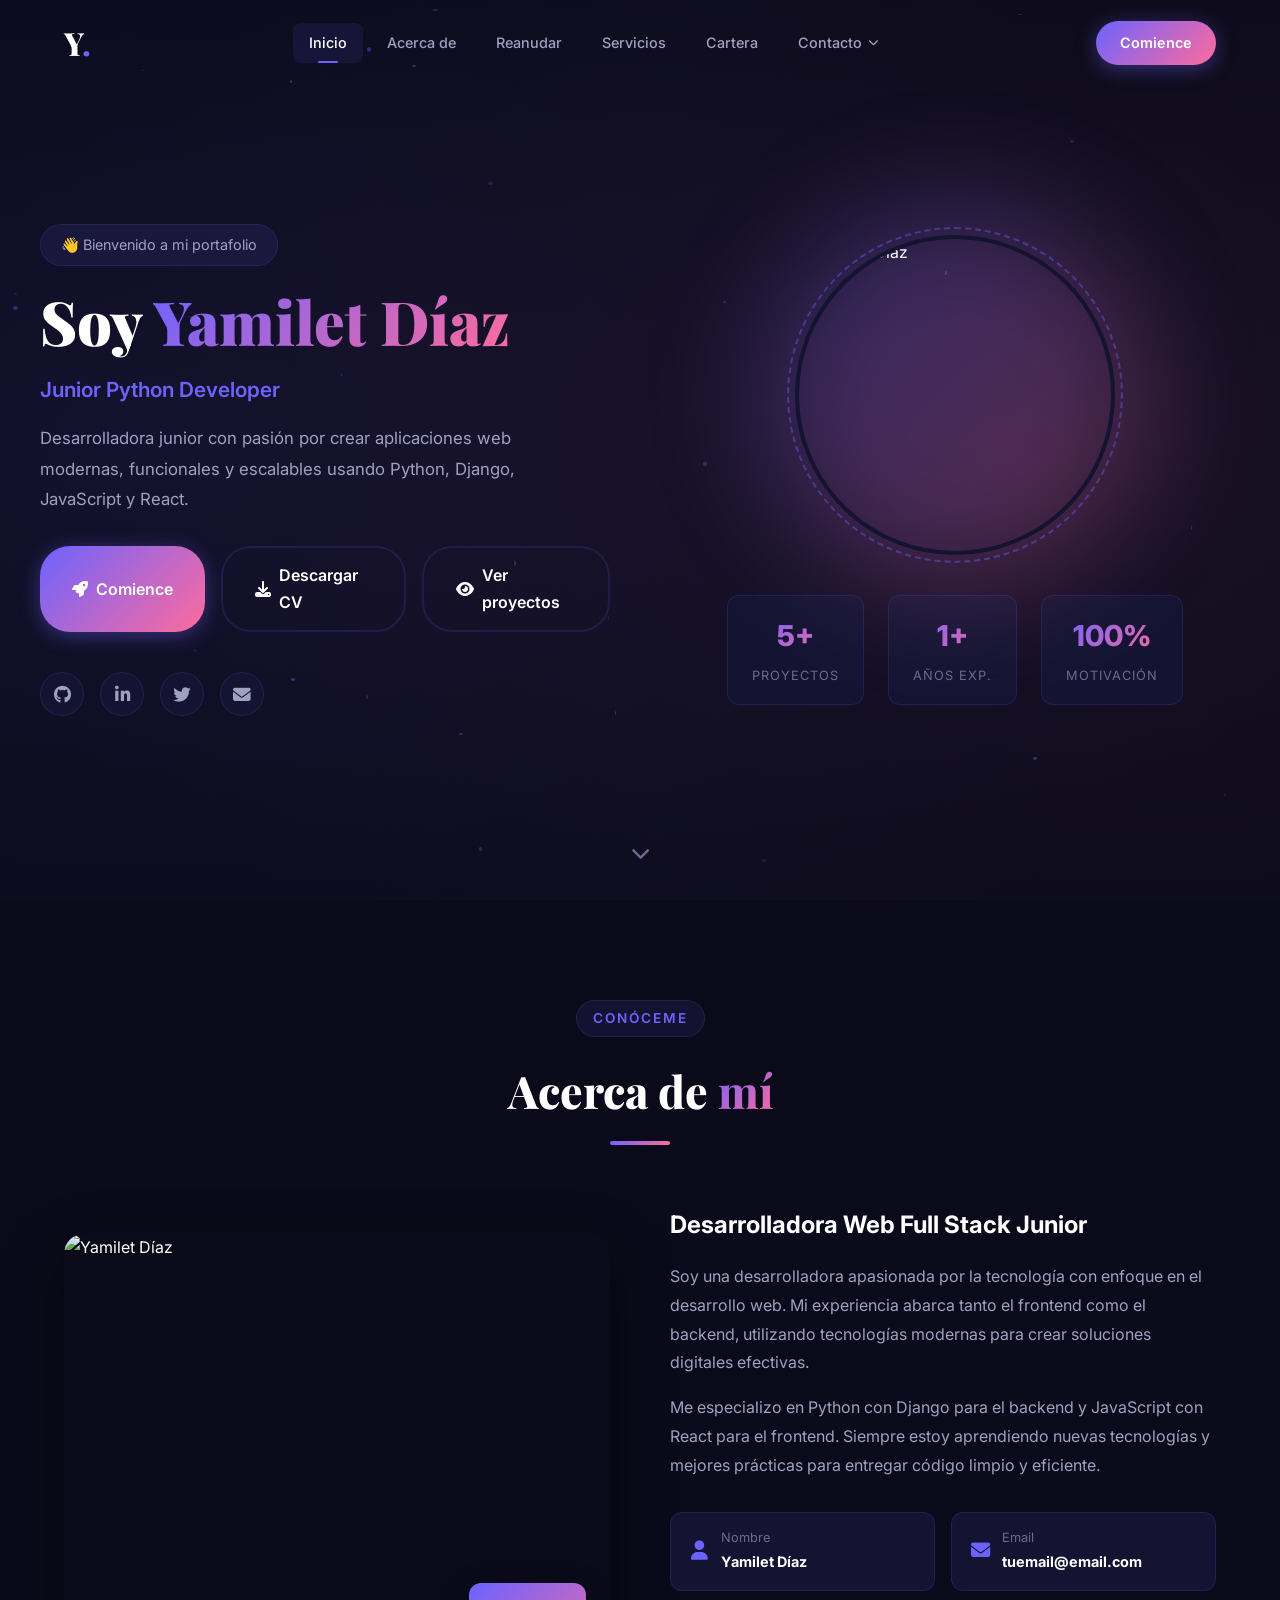
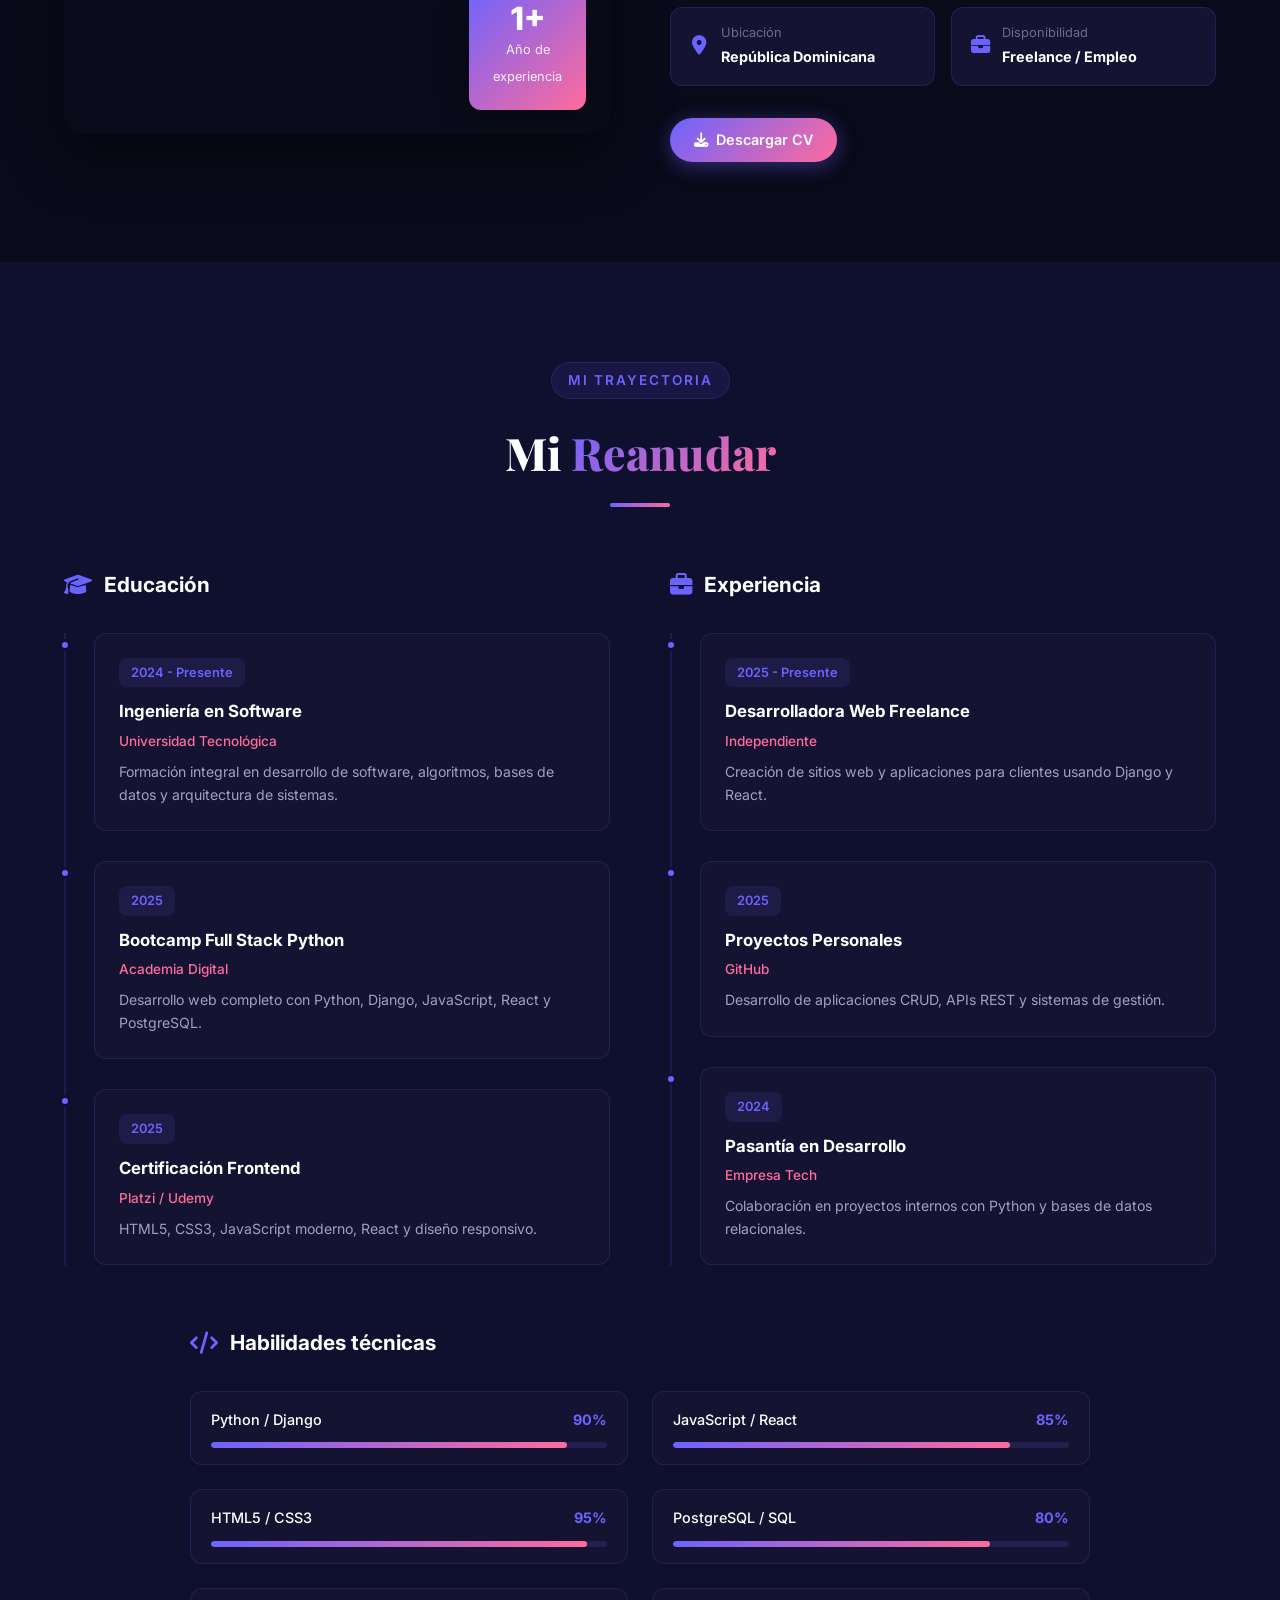
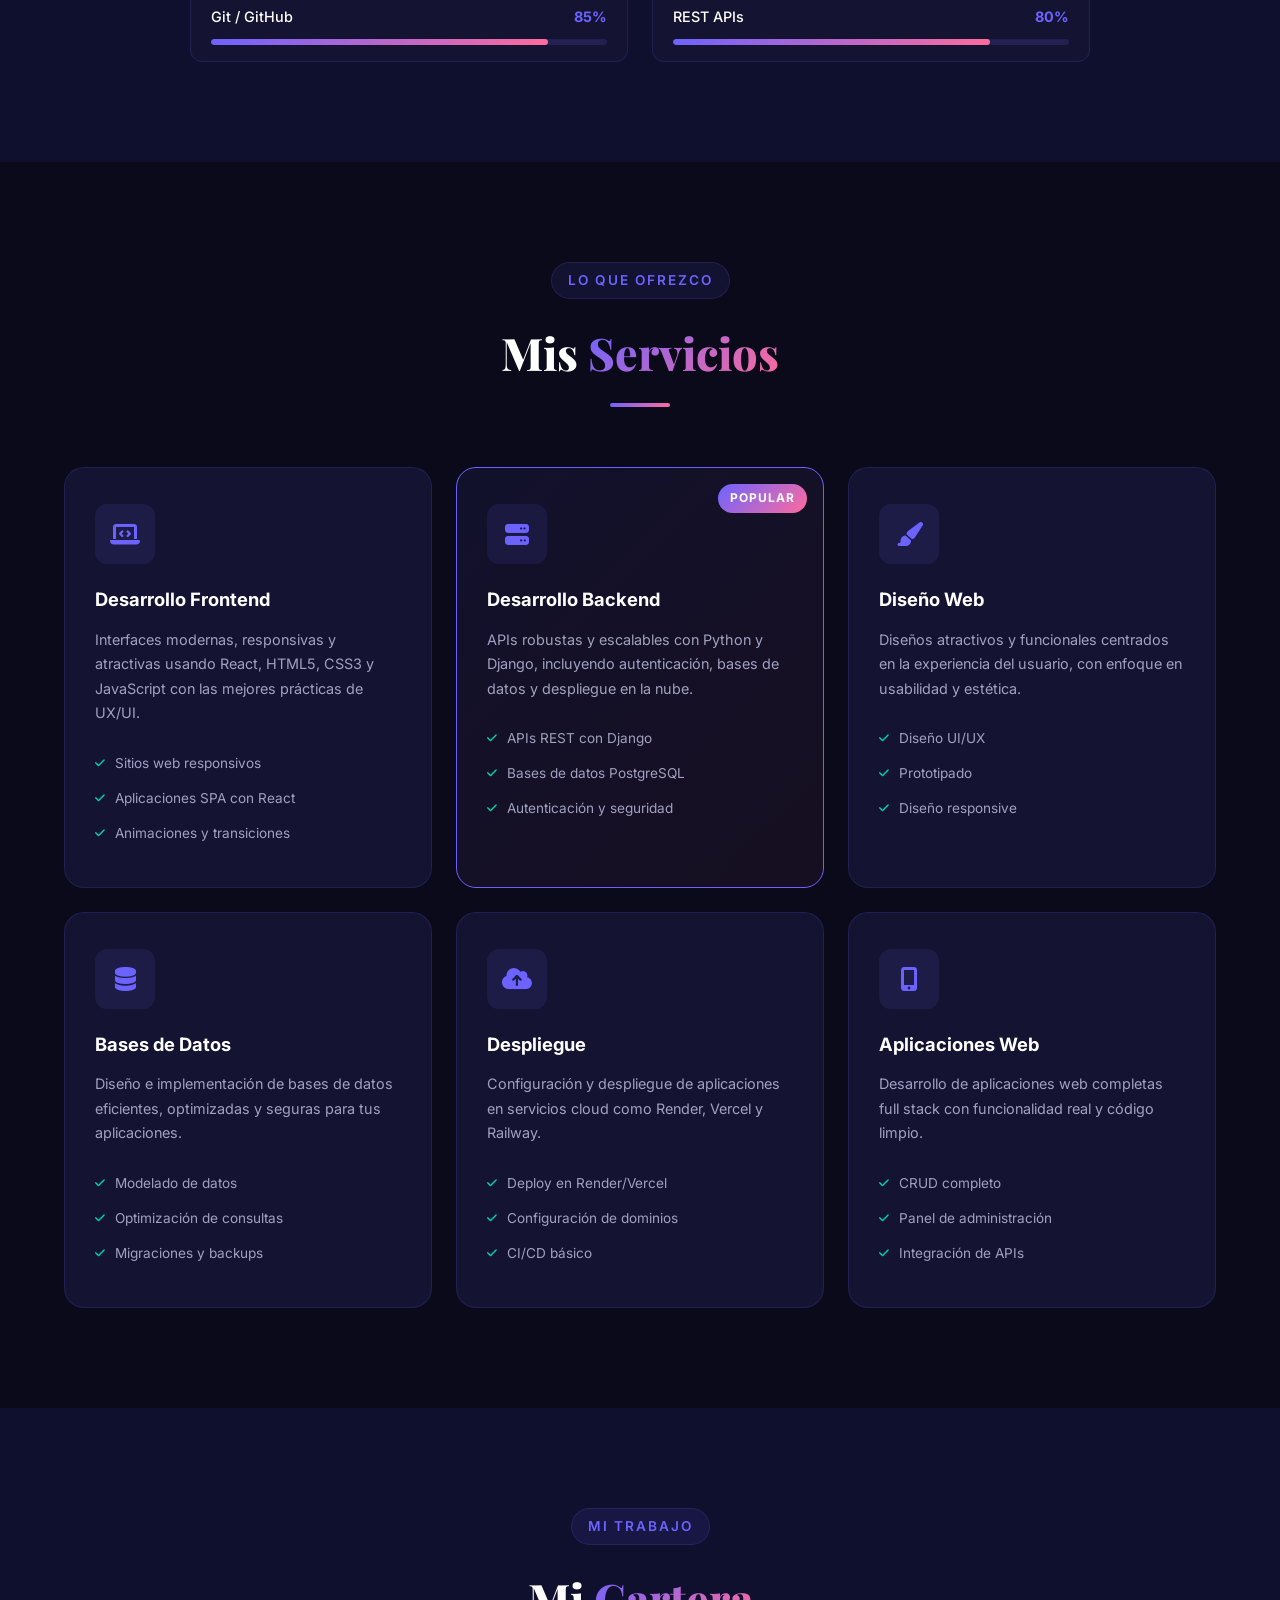
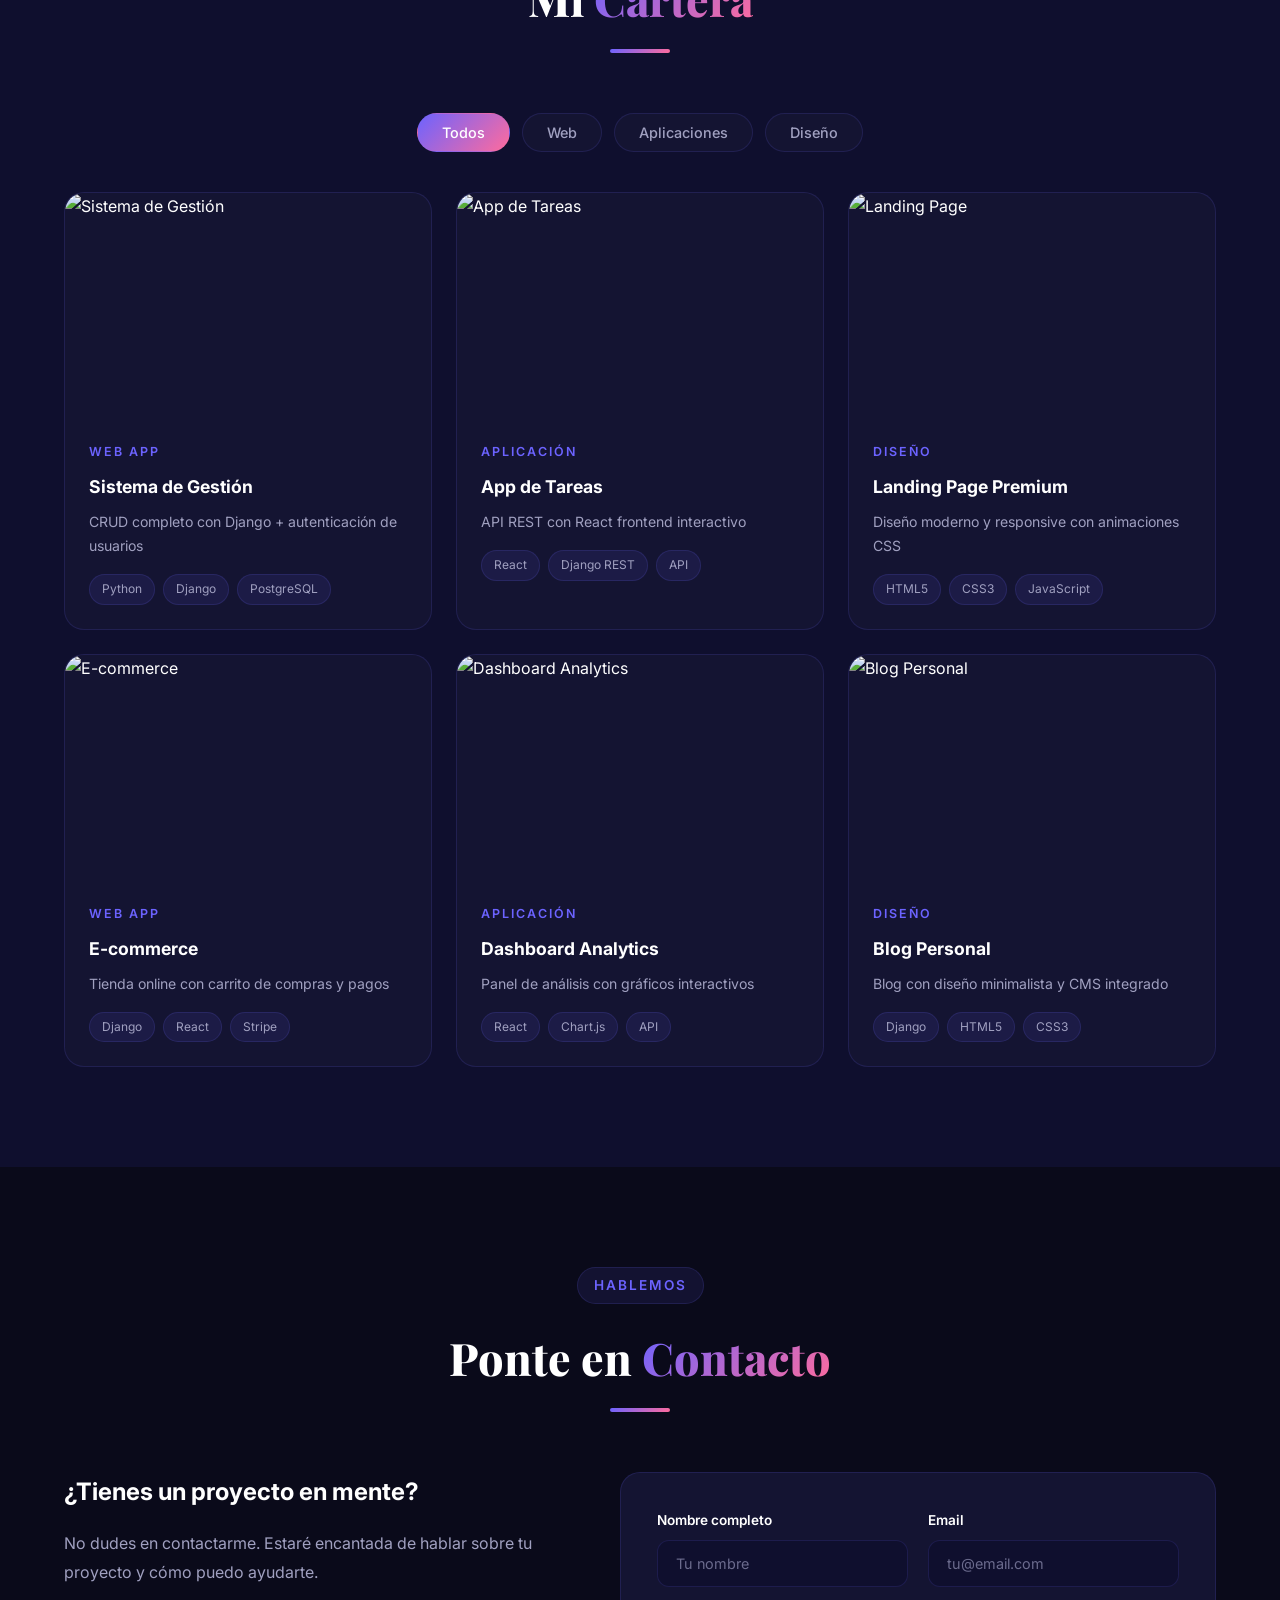
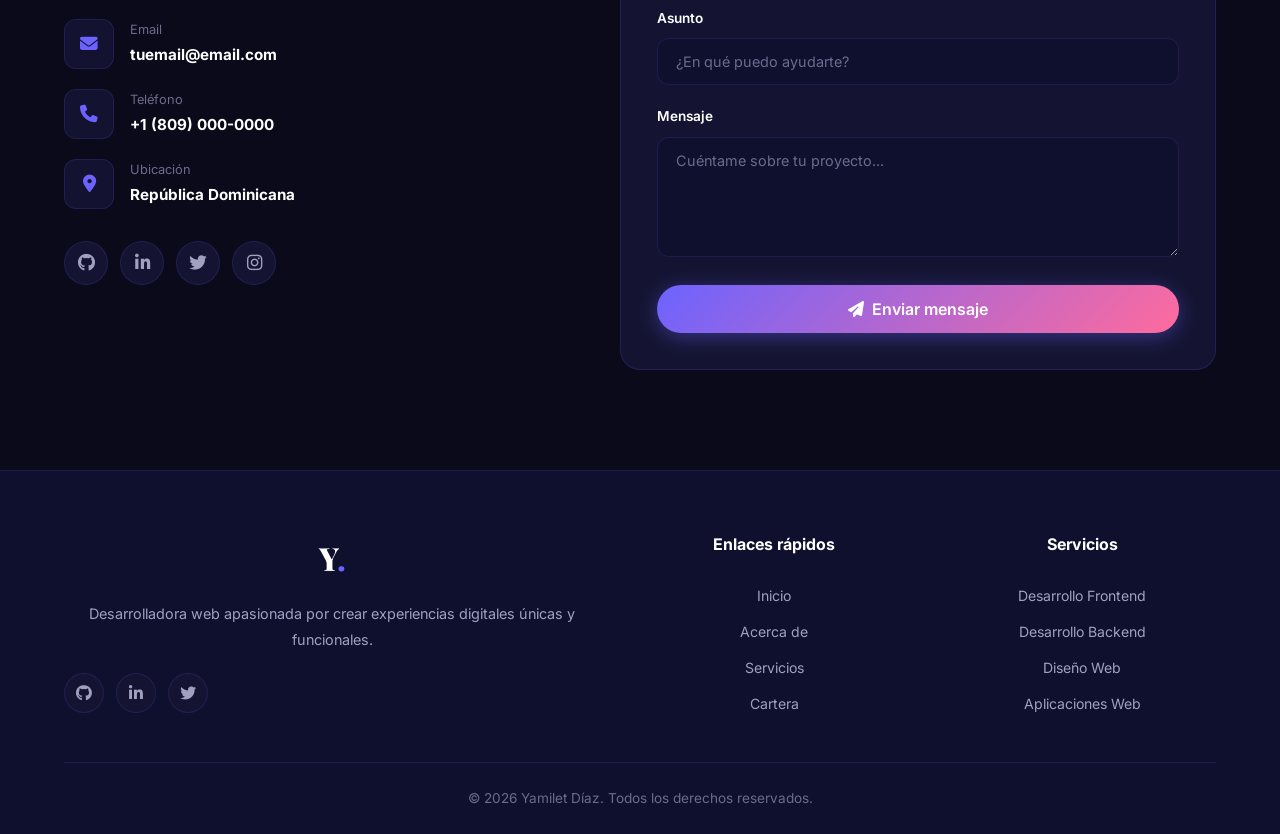
==== index.html @ fe268a83 "feat: portafolio premium completo" ====
<!DOCTYPE html>
<html lang="es">
<head>
  <meta charset="UTF-8">
  <meta name="viewport" content="width=device-width, initial-scale=1.0">
  <title>Yamilet Díaz | Portafolio Premium</title>
  <link rel="stylesheet" href="assets/css/style.css">
  <link rel="stylesheet" href="https://cdnjs.cloudflare.com/ajax/libs/font-awesome/6.5.0/css/all.min.css">
  <link href="https://fonts.googleapis.com/css2?family=Inter:wght@300;400;500;600;700;800;900&family=Playfair+Display:wght@700;800;900&display=swap" rel="stylesheet">
</head>
<body>

  <!-- LOADER -->
  <div class="loader" id="loader">
    <div class="loader-spinner"></div>
  </div>

  <!-- NAVBAR -->
  <header class="navbar" id="navbar">
    <div class="nav-container">
      <a href="#home" class="logo">Y<span>.</span></a>
      <nav class="nav-menu" id="navMenu">
        <a href="#home" class="nav-link active">Inicio</a>
        <a href="#about" class="nav-link">Acerca de</a>
        <a href="#resume" class="nav-link">Reanudar</a>
        <a href="#services" class="nav-link">Servicios</a>
        <a href="#portfolio" class="nav-link">Cartera</a>
        <div class="nav-dropdown">
          <a href="#contact" class="nav-link dropdown-toggle">Contacto <i class="fas fa-chevron-down"></i></a>
          <div class="dropdown-menu">
            <a href="#contact"><i class="fas fa-envelope"></i> Enviar mensaje</a>
            <a href="https://linkedin.com" target="_blank" rel="noopener noreferrer"><i class="fab fa-linkedin"></i> LinkedIn</a>
            <a href="https://github.com" target="_blank" rel="noopener noreferrer"><i class="fab fa-github"></i> GitHub</a>
            <a href="mailto:tuemail@email.com"><i class="fas fa-at"></i> Email directo</a>
          </div>
        </div>
      </nav>
      <a href="#contact" class="btn btn-primary nav-cta">Comience</a>
      <button class="hamburger" id="hamburger" aria-label="Abrir menú">
        <span></span><span></span><span></span>
      </button>
    </div>
  </header>

  <!-- HOME / HERO -->
  <section class="hero" id="home">
    <div class="hero-particles" id="particles"></div>
    <div class="hero-content">
      <div class="hero-text">
        <span class="hero-badge">👋 Bienvenido a mi portafolio</span>
        <h1 class="hero-title">
          Soy <span class="gradient-text">Yamilet Díaz</span>
        </h1>
        <p class="hero-subtitle typewriter" id="typewriter"></p>
        <p class="hero-description">
          Desarrolladora junior con pasión por crear aplicaciones web modernas,
          funcionales y escalables usando Python, Django, JavaScript y React.
        </p>
        <div class="hero-buttons">
          <a href="#contact" class="btn btn-primary btn-lg">
            <i class="fas fa-rocket"></i> Comience
          </a>
          <a href="assets/cv/Yamilet_Diaz_CV.pdf" download class="btn btn-outline btn-lg">
            <i class="fas fa-download"></i> Descargar CV
          </a>
          <a href="#portfolio" class="btn btn-outline btn-lg">
            <i class="fas fa-eye"></i> Ver proyectos
          </a>
        </div>
        <div class="hero-social">
          <a href="https://github.com" target="_blank" rel="noopener noreferrer" aria-label="GitHub"><i class="fab fa-github"></i></a>
          <a href="https://linkedin.com" target="_blank" rel="noopener noreferrer" aria-label="LinkedIn"><i class="fab fa-linkedin-in"></i></a>
          <a href="https://twitter.com" target="_blank" rel="noopener noreferrer" aria-label="Twitter"><i class="fab fa-twitter"></i></a>
          <a href="mailto:tuemail@email.com" aria-label="Email"><i class="fas fa-envelope"></i></a>
        </div>
      </div>
      <div class="hero-image">
        <div class="hero-image-wrapper">
          <div class="hero-image-glow"></div>
          <img src="https://i.pravatar.cc/400" alt="Yamilet Díaz" class="avatar-img">
          <div class="hero-image-ring"></div>
        </div>
        <div class="hero-stats">
          <div class="stat-card" data-count="5">
            <h3 class="stat-number">0+</h3>
            <span>Proyectos</span>
          </div>
          <div class="stat-card" data-count="1">
            <h3 class="stat-number">0+</h3>
            <span>Años exp.</span>
          </div>
          <div class="stat-card" data-count="100">
            <h3 class="stat-number">0%</h3>
            <span>Motivación</span>
          </div>
        </div>
      </div>
    </div>
    <a href="#about" class="scroll-down" aria-label="Scroll down">
      <i class="fas fa-chevron-down"></i>
    </a>
  </section>

  <!-- ACERCA DE -->
  <section class="section about" id="about">
    <div class="container">
      <div class="section-header" data-animate>
        <span class="section-tag">Conóceme</span>
        <h2 class="section-title">Acerca de <span class="gradient-text">mí</span></h2>
        <div class="section-line"></div>
      </div>
      <div class="about-grid">
        <div class="about-image" data-animate>
          <div class="about-image-card">
            <img src="https://i.pravatar.cc/500" alt="Yamilet Díaz">
            <div class="about-experience-badge">
              <h3>1+</h3>
              <span>Año de<br>experiencia</span>
            </div>
          </div>
        </div>
        <div class="about-content" data-animate>
          <h3>Desarrolladora Web Full Stack Junior</h3>
          <p>
            Soy una desarrolladora apasionada por la tecnología con enfoque en el desarrollo web.
            Mi experiencia abarca tanto el frontend como el backend, utilizando tecnologías modernas
            para crear soluciones digitales efectivas.
          </p>
          <p>
            Me especializo en Python con Django para el backend y JavaScript con React para el frontend.
            Siempre estoy aprendiendo nuevas tecnologías y mejores prácticas para entregar código limpio y eficiente.
          </p>
          <div class="about-info-grid">
            <div class="about-info-item">
              <i class="fas fa-user"></i>
              <div>
                <span>Nombre</span>
                <strong>Yamilet Díaz</strong>
              </div>
            </div>
            <div class="about-info-item">
              <i class="fas fa-envelope"></i>
              <div>
                <span>Email</span>
                <strong>tuemail@email.com</strong>
              </div>
            </div>
            <div class="about-info-item">
              <i class="fas fa-map-marker-alt"></i>
              <div>
                <span>Ubicación</span>
                <strong>República Dominicana</strong>
              </div>
            </div>
            <div class="about-info-item">
              <i class="fas fa-briefcase"></i>
              <div>
                <span>Disponibilidad</span>
                <strong>Freelance / Empleo</strong>
              </div>
            </div>
          </div>
          <a href="assets/cv/Yamilet_Diaz_CV.pdf" download class="btn btn-primary"><i class="fas fa-download"></i> Descargar CV</a>
        </div>
      </div>
    </div>
  </section>

  <!-- REANUDAR / RESUME -->
  <section class="section resume" id="resume">
    <div class="container">
      <div class="section-header" data-animate>
        <span class="section-tag">Mi trayectoria</span>
        <h2 class="section-title">Mi <span class="gradient-text">Reanudar</span></h2>
        <div class="section-line"></div>
      </div>
      <div class="resume-grid">
        <!-- Educación -->
        <div class="resume-column" data-animate>
          <h3 class="resume-column-title"><i class="fas fa-graduation-cap"></i> Educación</h3>
          <div class="timeline">
            <div class="timeline-item">
              <div class="timeline-dot"></div>
              <div class="timeline-content">
                <span class="timeline-date">2024 - Presente</span>
                <h4>Ingeniería en Software</h4>
                <p class="timeline-place">Universidad Tecnológica</p>
                <p>Formación integral en desarrollo de software, algoritmos, bases de datos y arquitectura de sistemas.</p>
              </div>
            </div>
            <div class="timeline-item">
              <div class="timeline-dot"></div>
              <div class="timeline-content">
                <span class="timeline-date">2025</span>
                <h4>Bootcamp Full Stack Python</h4>
                <p class="timeline-place">Academia Digital</p>
                <p>Desarrollo web completo con Python, Django, JavaScript, React y PostgreSQL.</p>
              </div>
            </div>
            <div class="timeline-item">
              <div class="timeline-dot"></div>
              <div class="timeline-content">
                <span class="timeline-date">2025</span>
                <h4>Certificación Frontend</h4>
                <p class="timeline-place">Platzi / Udemy</p>
                <p>HTML5, CSS3, JavaScript moderno, React y diseño responsivo.</p>
              </div>
            </div>
          </div>
        </div>
        <!-- Experiencia -->
        <div class="resume-column" data-animate>
          <h3 class="resume-column-title"><i class="fas fa-briefcase"></i> Experiencia</h3>
          <div class="timeline">
            <div class="timeline-item">
              <div class="timeline-dot"></div>
              <div class="timeline-content">
                <span class="timeline-date">2025 - Presente</span>
                <h4>Desarrolladora Web Freelance</h4>
                <p class="timeline-place">Independiente</p>
                <p>Creación de sitios web y aplicaciones para clientes usando Django y React.</p>
              </div>
            </div>
            <div class="timeline-item">
              <div class="timeline-dot"></div>
              <div class="timeline-content">
                <span class="timeline-date">2025</span>
                <h4>Proyectos Personales</h4>
                <p class="timeline-place">GitHub</p>
                <p>Desarrollo de aplicaciones CRUD, APIs REST y sistemas de gestión.</p>
              </div>
            </div>
            <div class="timeline-item">
              <div class="timeline-dot"></div>
              <div class="timeline-content">
                <span class="timeline-date">2024</span>
                <h4>Pasantía en Desarrollo</h4>
                <p class="timeline-place">Empresa Tech</p>
                <p>Colaboración en proyectos internos con Python y bases de datos relacionales.</p>
              </div>
            </div>
          </div>
        </div>
      </div>
      <!-- Skills -->
      <div class="skills-section" data-animate>
        <h3 class="resume-column-title"><i class="fas fa-code"></i> Habilidades técnicas</h3>
        <div class="skills-grid">
          <div class="skill-item">
            <div class="skill-info">
              <span>Python / Django</span>
              <span>90%</span>
            </div>
            <div class="skill-bar"><div class="skill-progress" data-width="90"></div></div>
          </div>
          <div class="skill-item">
            <div class="skill-info">
              <span>JavaScript / React</span>
              <span>85%</span>
            </div>
            <div class="skill-bar"><div class="skill-progress" data-width="85"></div></div>
          </div>
          <div class="skill-item">
            <div class="skill-info">
              <span>HTML5 / CSS3</span>
              <span>95%</span>
            </div>
            <div class="skill-bar"><div class="skill-progress" data-width="95"></div></div>
          </div>
          <div class="skill-item">
            <div class="skill-info">
              <span>PostgreSQL / SQL</span>
              <span>80%</span>
            </div>
            <div class="skill-bar"><div class="skill-progress" data-width="80"></div></div>
          </div>
          <div class="skill-item">
            <div class="skill-info">
              <span>Git / GitHub</span>
              <span>85%</span>
            </div>
            <div class="skill-bar"><div class="skill-progress" data-width="85"></div></div>
          </div>
          <div class="skill-item">
            <div class="skill-info">
              <span>REST APIs</span>
              <span>80%</span>
            </div>
            <div class="skill-bar"><div class="skill-progress" data-width="80"></div></div>
          </div>
        </div>
      </div>
    </div>
  </section>

  <!-- SERVICIOS -->
  <section class="section services" id="services">
    <div class="container">
      <div class="section-header" data-animate>
        <span class="section-tag">Lo que ofrezco</span>
        <h2 class="section-title">Mis <span class="gradient-text">Servicios</span></h2>
        <div class="section-line"></div>
      </div>
      <div class="services-grid">
        <div class="service-card" data-animate>
          <div class="service-icon"><i class="fas fa-laptop-code"></i></div>
          <h3>Desarrollo Frontend</h3>
          <p>Interfaces modernas, responsivas y atractivas usando React, HTML5, CSS3 y JavaScript con las mejores prácticas de UX/UI.</p>
          <ul class="service-features">
            <li><i class="fas fa-check"></i> Sitios web responsivos</li>
            <li><i class="fas fa-check"></i> Aplicaciones SPA con React</li>
            <li><i class="fas fa-check"></i> Animaciones y transiciones</li>
          </ul>
        </div>
        <div class="service-card featured" data-animate>
          <div class="service-badge">Popular</div>
          <div class="service-icon"><i class="fas fa-server"></i></div>
          <h3>Desarrollo Backend</h3>
          <p>APIs robustas y escalables con Python y Django, incluyendo autenticación, bases de datos y despliegue en la nube.</p>
          <ul class="service-features">
            <li><i class="fas fa-check"></i> APIs REST con Django</li>
            <li><i class="fas fa-check"></i> Bases de datos PostgreSQL</li>
            <li><i class="fas fa-check"></i> Autenticación y seguridad</li>
          </ul>
        </div>
        <div class="service-card" data-animate>
          <div class="service-icon"><i class="fas fa-paint-brush"></i></div>
          <h3>Diseño Web</h3>
          <p>Diseños atractivos y funcionales centrados en la experiencia del usuario, con enfoque en usabilidad y estética.</p>
          <ul class="service-features">
            <li><i class="fas fa-check"></i> Diseño UI/UX</li>
            <li><i class="fas fa-check"></i> Prototipado</li>
            <li><i class="fas fa-check"></i> Diseño responsive</li>
          </ul>
        </div>
        <div class="service-card" data-animate>
          <div class="service-icon"><i class="fas fa-database"></i></div>
          <h3>Bases de Datos</h3>
          <p>Diseño e implementación de bases de datos eficientes, optimizadas y seguras para tus aplicaciones.</p>
          <ul class="service-features">
            <li><i class="fas fa-check"></i> Modelado de datos</li>
            <li><i class="fas fa-check"></i> Optimización de consultas</li>
            <li><i class="fas fa-check"></i> Migraciones y backups</li>
          </ul>
        </div>
        <div class="service-card" data-animate>
          <div class="service-icon"><i class="fas fa-cloud-upload-alt"></i></div>
          <h3>Despliegue</h3>
          <p>Configuración y despliegue de aplicaciones en servicios cloud como Render, Vercel y Railway.</p>
          <ul class="service-features">
            <li><i class="fas fa-check"></i> Deploy en Render/Vercel</li>
            <li><i class="fas fa-check"></i> Configuración de dominios</li>
            <li><i class="fas fa-check"></i> CI/CD básico</li>
          </ul>
        </div>
        <div class="service-card" data-animate>
          <div class="service-icon"><i class="fas fa-mobile-alt"></i></div>
          <h3>Aplicaciones Web</h3>
          <p>Desarrollo de aplicaciones web completas full stack con funcionalidad real y código limpio.</p>
          <ul class="service-features">
            <li><i class="fas fa-check"></i> CRUD completo</li>
            <li><i class="fas fa-check"></i> Panel de administración</li>
            <li><i class="fas fa-check"></i> Integración de APIs</li>
          </ul>
        </div>
      </div>
    </div>
  </section>

  <!-- CARTERA / PORTFOLIO -->
  <section class="section portfolio" id="portfolio">
    <div class="container">
      <div class="section-header" data-animate>
        <span class="section-tag">Mi trabajo</span>
        <h2 class="section-title">Mi <span class="gradient-text">Cartera</span></h2>
        <div class="section-line"></div>
      </div>
      <div class="portfolio-filters" data-animate>
        <button class="filter-btn active" data-filter="all">Todos</button>
        <button class="filter-btn" data-filter="web">Web</button>
        <button class="filter-btn" data-filter="app">Aplicaciones</button>
        <button class="filter-btn" data-filter="design">Diseño</button>
      </div>
      <div class="portfolio-grid">
        <div class="portfolio-card" data-category="web" data-animate>
          <div class="portfolio-image">
            <img src="https://images.unsplash.com/photo-1460925895917-afdab827c52f?w=600&h=400&fit=crop" alt="Sistema de Gestión">
            <div class="portfolio-overlay">
              <div class="portfolio-actions">
                <a href="#" class="portfolio-btn" aria-label="Ver proyecto"><i class="fas fa-eye"></i></a>
                <a href="#" class="portfolio-btn" aria-label="Ver código"><i class="fas fa-code"></i></a>
              </div>
            </div>
          </div>
          <div class="portfolio-info">
            <span class="portfolio-category">Web App</span>
            <h3>Sistema de Gestión</h3>
            <p>CRUD completo con Django + autenticación de usuarios</p>
            <div class="portfolio-tech">
              <span>Python</span><span>Django</span><span>PostgreSQL</span>
            </div>
          </div>
        </div>
        <div class="portfolio-card" data-category="app" data-animate>
          <div class="portfolio-image">
            <img src="https://images.unsplash.com/photo-1611532736597-de2d4265fba3?w=600&h=400&fit=crop" alt="App de Tareas">
            <div class="portfolio-overlay">
              <div class="portfolio-actions">
                <a href="#" class="portfolio-btn" aria-label="Ver proyecto"><i class="fas fa-eye"></i></a>
                <a href="#" class="portfolio-btn" aria-label="Ver código"><i class="fas fa-code"></i></a>
              </div>
            </div>
          </div>
          <div class="portfolio-info">
            <span class="portfolio-category">Aplicación</span>
            <h3>App de Tareas</h3>
            <p>API REST con React frontend interactivo</p>
            <div class="portfolio-tech">
              <span>React</span><span>Django REST</span><span>API</span>
            </div>
          </div>
        </div>
        <div class="portfolio-card" data-category="design" data-animate>
          <div class="portfolio-image">
            <img src="https://images.unsplash.com/photo-1547658719-da2b51169166?w=600&h=400&fit=crop" alt="Landing Page">
            <div class="portfolio-overlay">
              <div class="portfolio-actions">
                <a href="#" class="portfolio-btn" aria-label="Ver proyecto"><i class="fas fa-eye"></i></a>
                <a href="#" class="portfolio-btn" aria-label="Ver código"><i class="fas fa-code"></i></a>
              </div>
            </div>
          </div>
          <div class="portfolio-info">
            <span class="portfolio-category">Diseño</span>
            <h3>Landing Page Premium</h3>
            <p>Diseño moderno y responsive con animaciones CSS</p>
            <div class="portfolio-tech">
              <span>HTML5</span><span>CSS3</span><span>JavaScript</span>
            </div>
          </div>
        </div>
        <div class="portfolio-card" data-category="web" data-animate>
          <div class="portfolio-image">
            <img src="https://images.unsplash.com/photo-1555066931-4365d14bab8c?w=600&h=400&fit=crop" alt="E-commerce">
            <div class="portfolio-overlay">
              <div class="portfolio-actions">
                <a href="#" class="portfolio-btn" aria-label="Ver proyecto"><i class="fas fa-eye"></i></a>
                <a href="#" class="portfolio-btn" aria-label="Ver código"><i class="fas fa-code"></i></a>
              </div>
            </div>
          </div>
          <div class="portfolio-info">
            <span class="portfolio-category">Web App</span>
            <h3>E-commerce</h3>
            <p>Tienda online con carrito de compras y pagos</p>
            <div class="portfolio-tech">
              <span>Django</span><span>React</span><span>Stripe</span>
            </div>
          </div>
        </div>
        <div class="portfolio-card" data-category="app" data-animate>
          <div class="portfolio-image">
            <img src="https://images.unsplash.com/photo-1551288049-bebda4e38f71?w=600&h=400&fit=crop" alt="Dashboard Analytics">
            <div class="portfolio-overlay">
              <div class="portfolio-actions">
                <a href="#" class="portfolio-btn" aria-label="Ver proyecto"><i class="fas fa-eye"></i></a>
                <a href="#" class="portfolio-btn" aria-label="Ver código"><i class="fas fa-code"></i></a>
              </div>
            </div>
          </div>
          <div class="portfolio-info">
            <span class="portfolio-category">Aplicación</span>
            <h3>Dashboard Analytics</h3>
            <p>Panel de análisis con gráficos interactivos</p>
            <div class="portfolio-tech">
              <span>React</span><span>Chart.js</span><span>API</span>
            </div>
          </div>
        </div>
        <div class="portfolio-card" data-category="design" data-animate>
          <div class="portfolio-image">
            <img src="https://images.unsplash.com/photo-1559028012-481c04fa702d?w=600&h=400&fit=crop" alt="Blog Personal">
            <div class="portfolio-overlay">
              <div class="portfolio-actions">
                <a href="#" class="portfolio-btn" aria-label="Ver proyecto"><i class="fas fa-eye"></i></a>
                <a href="#" class="portfolio-btn" aria-label="Ver código"><i class="fas fa-code"></i></a>
              </div>
            </div>
          </div>
          <div class="portfolio-info">
            <span class="portfolio-category">Diseño</span>
            <h3>Blog Personal</h3>
            <p>Blog con diseño minimalista y CMS integrado</p>
            <div class="portfolio-tech">
              <span>Django</span><span>HTML5</span><span>CSS3</span>
            </div>
          </div>
        </div>
      </div>
    </div>
  </section>

  <!-- CONTACTO -->
  <section class="section contact" id="contact">
    <div class="container">
      <div class="section-header" data-animate>
        <span class="section-tag">Hablemos</span>
        <h2 class="section-title">Ponte en <span class="gradient-text">Contacto</span></h2>
        <div class="section-line"></div>
      </div>
      <div class="contact-grid">
        <div class="contact-info" data-animate>
          <h3>¿Tienes un proyecto en mente?</h3>
          <p>No dudes en contactarme. Estaré encantada de hablar sobre tu proyecto y cómo puedo ayudarte.</p>
          <div class="contact-details">
            <div class="contact-item">
              <div class="contact-icon"><i class="fas fa-envelope"></i></div>
              <div>
                <span>Email</span>
                <strong>tuemail@email.com</strong>
              </div>
            </div>
            <div class="contact-item">
              <div class="contact-icon"><i class="fas fa-phone"></i></div>
              <div>
                <span>Teléfono</span>
                <strong>+1 (809) 000-0000</strong>
              </div>
            </div>
            <div class="contact-item">
              <div class="contact-icon"><i class="fas fa-map-marker-alt"></i></div>
              <div>
                <span>Ubicación</span>
                <strong>República Dominicana</strong>
              </div>
            </div>
          </div>
          <div class="contact-social">
            <a href="https://github.com" target="_blank" rel="noopener noreferrer" aria-label="GitHub"><i class="fab fa-github"></i></a>
            <a href="https://linkedin.com" target="_blank" rel="noopener noreferrer" aria-label="LinkedIn"><i class="fab fa-linkedin-in"></i></a>
            <a href="https://twitter.com" target="_blank" rel="noopener noreferrer" aria-label="Twitter"><i class="fab fa-twitter"></i></a>
            <a href="https://instagram.com" target="_blank" rel="noopener noreferrer" aria-label="Instagram"><i class="fab fa-instagram"></i></a>
          </div>
        </div>
        <form class="contact-form" id="contactForm" data-animate>
          <div class="form-row">
            <div class="form-group">
              <label for="name">Nombre completo</label>
              <input type="text" id="name" name="name" required placeholder="Tu nombre">
            </div>
            <div class="form-group">
              <label for="email">Email</label>
              <input type="email" id="email" name="email" required placeholder="tu@email.com">
            </div>
          </div>
          <div class="form-group">
            <label for="subject">Asunto</label>
            <input type="text" id="subject" name="subject" required placeholder="¿En qué puedo ayudarte?">
          </div>
          <div class="form-group">
            <label for="message">Mensaje</label>
            <textarea id="message" name="message" rows="5" required placeholder="Cuéntame sobre tu proyecto..."></textarea>
          </div>
          <button type="submit" class="btn btn-primary btn-lg btn-full">
            <i class="fas fa-paper-plane"></i> Enviar mensaje
          </button>
        </form>
      </div>
    </div>
  </section>

  <!-- FOOTER -->
  <footer class="footer">
    <div class="container">
      <div class="footer-grid">
        <div class="footer-about">
          <a href="#home" class="logo">Y<span>.</span></a>
          <p>Desarrolladora web apasionada por crear experiencias digitales únicas y funcionales.</p>
          <div class="footer-social">
            <a href="https://github.com" target="_blank" rel="noopener noreferrer" aria-label="GitHub"><i class="fab fa-github"></i></a>
            <a href="https://linkedin.com" target="_blank" rel="noopener noreferrer" aria-label="LinkedIn"><i class="fab fa-linkedin-in"></i></a>
            <a href="https://twitter.com" target="_blank" rel="noopener noreferrer" aria-label="Twitter"><i class="fab fa-twitter"></i></a>
          </div>
        </div>
        <div class="footer-links">
          <h4>Enlaces rápidos</h4>
          <a href="#home">Inicio</a>
          <a href="#about">Acerca de</a>
          <a href="#services">Servicios</a>
          <a href="#portfolio">Cartera</a>
        </div>
        <div class="footer-links">
          <h4>Servicios</h4>
          <a href="#services">Desarrollo Frontend</a>
          <a href="#services">Desarrollo Backend</a>
          <a href="#services">Diseño Web</a>
          <a href="#services">Aplicaciones Web</a>
        </div>
      </div>
      <div class="footer-bottom">
        <p>&copy; 2026 Yamilet Díaz. Todos los derechos reservados.</p>
      </div>
    </div>
  </footer>

  <!-- BACK TO TOP -->
  <button class="back-to-top" id="backToTop" aria-label="Volver arriba">
    <i class="fas fa-arrow-up"></i>
  </button>

  <script src="assets/js/script.js"></script>
</body>
</html>
---- assets/css/style.css ----
/* ===== RESET & BASE ===== */
*, *::before, *::after {
  margin: 0;
  padding: 0;
  box-sizing: border-box;
}

:root {
  --bg-primary: #0a0a1a;
  --bg-secondary: #0f0f2e;
  --bg-card: #141432;
  --bg-card-hover: #1a1a45;
  --text-primary: #ffffff;
  --text-secondary: #a0a0c0;
  --text-muted: #6b6b8d;
  --accent-1: #6c63ff;
  --accent-2: #ff6b9d;
  --accent-3: #00d4aa;
  --gradient-1: linear-gradient(135deg, #6c63ff, #ff6b9d);
  --gradient-2: linear-gradient(135deg, #6c63ff, #00d4aa);
  --gradient-3: linear-gradient(135deg, #ff6b9d, #ffb347);
  --border-color: rgba(108, 99, 255, 0.15);
  --shadow-sm: 0 2px 10px rgba(0,0,0,0.2);
  --shadow-md: 0 8px 30px rgba(0,0,0,0.3);
  --shadow-lg: 0 20px 60px rgba(0,0,0,0.4);
  --shadow-glow: 0 0 40px rgba(108, 99, 255, 0.3);
  --radius-sm: 8px;
  --radius-md: 12px;
  --radius-lg: 20px;
  --radius-xl: 30px;
  --transition: all 0.3s cubic-bezier(0.4, 0, 0.2, 1);
}

html {
  scroll-behavior: smooth;
  scroll-padding-top: 80px;
}

body {
  font-family: 'Inter', -apple-system, BlinkMacSystemFont, sans-serif;
  background: var(--bg-primary);
  color: var(--text-primary);
  line-height: 1.7;
  overflow-x: hidden;
}

a {
  text-decoration: none;
  color: inherit;
  transition: var(--transition);
}

img {
  max-width: 100%;
  display: block;
}

.container {
  max-width: 1200px;
  margin: 0 auto;
  padding: 0 24px;
}

.gradient-text {
  background: var(--gradient-1);
  -webkit-background-clip: text;
  -webkit-text-fill-color: transparent;
  background-clip: text;
}

/* ===== LOADER ===== */
.loader {
  position: fixed;
  top: 0;
  left: 0;
  width: 100%;
  height: 100%;
  background: var(--bg-primary);
  display: flex;
  align-items: center;
  justify-content: center;
  z-index: 10000;
  transition: opacity 0.5s, visibility 0.5s;
}

.loader.hidden {
  opacity: 0;
  visibility: hidden;
}

.loader-spinner {
  width: 50px;
  height: 50px;
  border: 3px solid var(--border-color);
  border-top-color: var(--accent-1);
  border-radius: 50%;
  animation: spin 0.8s linear infinite;
}

@keyframes spin {
  to { transform: rotate(360deg); }
}

/* ===== NAVBAR ===== */
.navbar {
  position: fixed;
  top: 0;
  left: 0;
  width: 100%;
  z-index: 1000;
  padding: 16px 0;
  transition: var(--transition);
  background: transparent;
}

.navbar.scrolled {
  background: rgba(10, 10, 26, 0.95);
  backdrop-filter: blur(20px);
  border-bottom: 1px solid var(--border-color);
  padding: 10px 0;
}

.nav-container {
  max-width: 1200px;
  margin: 0 auto;
  padding: 0 24px;
  display: flex;
  align-items: center;
  justify-content: space-between;
}

.logo {
  font-family: 'Playfair Display', serif;
  font-size: 2rem;
  font-weight: 800;
  color: var(--text-primary);
}

.logo span {
  color: var(--accent-1);
}

.nav-menu {
  display: flex;
  align-items: center;
  gap: 8px;
}

.nav-link {
  color: var(--text-secondary);
  padding: 8px 16px;
  border-radius: var(--radius-sm);
  font-size: 0.9rem;
  font-weight: 500;
  position: relative;
  transition: var(--transition);
}

.nav-link:hover, .nav-link.active {
  color: var(--text-primary);
  background: rgba(108, 99, 255, 0.1);
}

.nav-link.active::after {
  content: '';
  position: absolute;
  bottom: 0;
  left: 50%;
  transform: translateX(-50%);
  width: 20px;
  height: 2px;
  background: var(--accent-1);
  border-radius: 2px;
}

/* Dropdown */
.nav-dropdown {
  position: relative;
}

.dropdown-toggle {
  display: flex;
  align-items: center;
  gap: 6px;
  cursor: pointer;
}

.dropdown-toggle i {
  font-size: 0.65rem;
  transition: var(--transition);
}

.nav-dropdown:hover .dropdown-toggle i {
  transform: rotate(180deg);
}

.dropdown-menu {
  position: absolute;
  top: 100%;
  right: 0;
  min-width: 220px;
  background: var(--bg-card);
  border: 1px solid var(--border-color);
  border-radius: var(--radius-md);
  padding: 8px;
  opacity: 0;
  visibility: hidden;
  transform: translateY(10px);
  transition: var(--transition);
  box-shadow: var(--shadow-lg);
}

.nav-dropdown:hover .dropdown-menu {
  opacity: 1;
  visibility: visible;
  transform: translateY(4px);
}

.dropdown-menu a {
  display: flex;
  align-items: center;
  gap: 12px;
  padding: 10px 16px;
  color: var(--text-secondary);
  border-radius: var(--radius-sm);
  font-size: 0.88rem;
  transition: var(--transition);
}

.dropdown-menu a:hover {
  background: rgba(108,99,255,0.1);
  color: var(--text-primary);
}

.dropdown-menu a i {
  width: 18px;
  text-align: center;
  color: var(--accent-1);
}

.nav-cta {
  display: inline-block;
}

/* Buttons */
.btn {
  display: inline-flex;
  align-items: center;
  gap: 8px;
  padding: 10px 24px;
  border-radius: var(--radius-xl);
  font-weight: 600;
  font-size: 0.9rem;
  cursor: pointer;
  border: none;
  transition: var(--transition);
  font-family: inherit;
}

.btn-primary {
  background: var(--gradient-1);
  color: white;
  box-shadow: 0 4px 20px rgba(108, 99, 255, 0.4);
}

.btn-primary:hover {
  transform: translateY(-2px);
  box-shadow: 0 8px 30px rgba(108, 99, 255, 0.6);
}

.btn-outline {
  background: transparent;
  color: var(--text-primary);
  border: 2px solid var(--border-color);
}

.btn-outline:hover {
  border-color: var(--accent-1);
  background: rgba(108,99,255,0.1);
  transform: translateY(-2px);
}

.btn-lg {
  padding: 14px 32px;
  font-size: 1rem;
}

.btn-full {
  width: 100%;
  justify-content: center;
}

/* Hamburger */
.hamburger {
  display: none;
  flex-direction: column;
  gap: 5px;
  background: none;
  border: none;
  cursor: pointer;
  padding: 4px;
  z-index: 1001;
}

.hamburger span {
  width: 25px;
  height: 2px;
  background: var(--text-primary);
  border-radius: 2px;
  transition: var(--transition);
}

.hamburger.active span:nth-child(1) {
  transform: rotate(45deg) translate(5px, 5px);
}

.hamburger.active span:nth-child(2) {
  opacity: 0;
}

.hamburger.active span:nth-child(3) {
  transform: rotate(-45deg) translate(5px, -5px);
}

/* ===== HERO ===== */
.hero {
  min-height: 100vh;
  display: flex;
  align-items: center;
  justify-content: center;
  position: relative;
  padding: 120px 24px 80px;
  overflow: hidden;
}

.hero::before {
  content: '';
  position: absolute;
  top: -50%;
  left: -50%;
  width: 200%;
  height: 200%;
  background: radial-gradient(ellipse at 30% 50%, rgba(108,99,255,0.08) 0%, transparent 50%),
              radial-gradient(ellipse at 70% 50%, rgba(255,107,157,0.06) 0%, transparent 50%);
  animation: heroGlow 8s ease-in-out infinite alternate;
}

@keyframes heroGlow {
  0% { transform: translate(0, 0) rotate(0deg); }
  100% { transform: translate(20px, -20px) rotate(2deg); }
}

.hero-particles {
  position: absolute;
  top: 0;
  left: 0;
  width: 100%;
  height: 100%;
  pointer-events: none;
}

.hero-content {
  max-width: 1200px;
  width: 100%;
  display: grid;
  grid-template-columns: 1fr 1fr;
  gap: 60px;
  align-items: center;
  position: relative;
  z-index: 1;
}

.hero-badge {
  display: inline-block;
  padding: 8px 20px;
  background: rgba(108,99,255,0.1);
  border: 1px solid var(--border-color);
  border-radius: var(--radius-xl);
  font-size: 0.9rem;
  color: var(--text-secondary);
  margin-bottom: 20px;
  animation: fadeInUp 0.8s ease forwards;
}

.hero-title {
  font-family: 'Playfair Display', serif;
  font-size: 3.8rem;
  font-weight: 900;
  line-height: 1.15;
  margin-bottom: 16px;
  animation: fadeInUp 0.8s ease 0.1s both;
}

.hero-subtitle {
  font-size: 1.3rem;
  color: var(--accent-1);
  font-weight: 600;
  margin-bottom: 16px;
  min-height: 2rem;
  animation: fadeInUp 0.8s ease 0.2s both;
}

.hero-description {
  color: var(--text-secondary);
  font-size: 1.05rem;
  line-height: 1.8;
  margin-bottom: 32px;
  max-width: 500px;
  animation: fadeInUp 0.8s ease 0.3s both;
}

.hero-buttons {
  display: flex;
  gap: 16px;
  margin-bottom: 40px;
  animation: fadeInUp 0.8s ease 0.4s both;
}

.hero-social {
  display: flex;
  gap: 16px;
  animation: fadeInUp 0.8s ease 0.5s both;
}

.hero-social a {
  width: 44px;
  height: 44px;
  display: flex;
  align-items: center;
  justify-content: center;
  background: var(--bg-card);
  border: 1px solid var(--border-color);
  border-radius: 50%;
  color: var(--text-secondary);
  font-size: 1.1rem;
  transition: var(--transition);
}

.hero-social a:hover {
  background: var(--accent-1);
  color: white;
  border-color: var(--accent-1);
  transform: translateY(-4px);
  box-shadow: 0 8px 25px rgba(108,99,255,0.4);
}

/* Hero Image */
.hero-image {
  display: flex;
  flex-direction: column;
  align-items: center;
  gap: 40px;
  animation: fadeInRight 1s ease 0.3s both;
}

.hero-image-wrapper {
  position: relative;
  width: 320px;
  height: 320px;
}

.hero-image-glow {
  position: absolute;
  top: -10%;
  left: -10%;
  width: 120%;
  height: 120%;
  background: var(--gradient-1);
  border-radius: 50%;
  filter: blur(60px);
  opacity: 0.3;
  animation: pulse 4s ease-in-out infinite;
}

@keyframes pulse {
  0%, 100% { opacity: 0.3; transform: scale(1); }
  50% { opacity: 0.5; transform: scale(1.05); }
}

.avatar-img {
  width: 100%;
  height: 100%;
  object-fit: cover;
  border-radius: 50%;
  position: relative;
  z-index: 2;
  border: 4px solid var(--bg-card);
}

.hero-image-ring {
  position: absolute;
  top: -8px;
  left: -8px;
  right: -8px;
  bottom: -8px;
  border-radius: 50%;
  border: 2px dashed var(--accent-1);
  opacity: 0.4;
  animation: ringRotate 20s linear infinite;
}

@keyframes ringRotate {
  to { transform: rotate(360deg); }
}

.hero-stats {
  display: flex;
  gap: 24px;
}

.stat-card {
  text-align: center;
  padding: 16px 24px;
  background: var(--bg-card);
  border: 1px solid var(--border-color);
  border-radius: var(--radius-md);
  transition: var(--transition);
}

.stat-card:hover {
  border-color: var(--accent-1);
  transform: translateY(-4px);
  box-shadow: var(--shadow-glow);
}

.stat-number {
  font-size: 1.8rem;
  font-weight: 800;
  background: var(--gradient-1);
  -webkit-background-clip: text;
  -webkit-text-fill-color: transparent;
  background-clip: text;
}

.stat-card span {
  font-size: 0.8rem;
  color: var(--text-muted);
  text-transform: uppercase;
  letter-spacing: 1px;
}

.scroll-down {
  position: absolute;
  bottom: 30px;
  left: 50%;
  transform: translateX(-50%);
  color: var(--text-muted);
  font-size: 1.2rem;
  animation: bounce 2s ease-in-out infinite;
}

@keyframes bounce {
  0%, 100% { transform: translateX(-50%) translateY(0); }
  50% { transform: translateX(-50%) translateY(10px); }
}

@keyframes fadeInUp {
  from { opacity: 0; transform: translateY(30px); }
  to { opacity: 1; transform: translateY(0); }
}

@keyframes fadeInRight {
  from { opacity: 0; transform: translateX(50px); }
  to { opacity: 1; transform: translateX(0); }
}

/* ===== SECTIONS ===== */
.section {
  padding: 100px 0;
  position: relative;
}

.section-header {
  text-align: center;
  margin-bottom: 60px;
}

.section-tag {
  display: inline-block;
  padding: 6px 16px;
  background: rgba(108,99,255,0.1);
  border: 1px solid var(--border-color);
  border-radius: var(--radius-xl);
  font-size: 0.85rem;
  color: var(--accent-1);
  margin-bottom: 16px;
  text-transform: uppercase;
  letter-spacing: 2px;
  font-weight: 600;
}

.section-title {
  font-family: 'Playfair Display', serif;
  font-size: 2.8rem;
  font-weight: 800;
  margin-bottom: 12px;
}

.section-line {
  width: 60px;
  height: 4px;
  background: var(--gradient-1);
  border-radius: 4px;
  margin: 0 auto;
}

/* ===== ABOUT ===== */
.about-grid {
  display: grid;
  grid-template-columns: 1fr 1fr;
  gap: 60px;
  align-items: center;
}

.about-image-card {
  position: relative;
  border-radius: var(--radius-lg);
  overflow: hidden;
  box-shadow: var(--shadow-lg);
}

.about-image-card img {
  width: 100%;
  height: 500px;
  object-fit: cover;
}

.about-experience-badge {
  position: absolute;
  bottom: 24px;
  right: 24px;
  background: var(--gradient-1);
  color: white;
  padding: 20px 24px;
  border-radius: var(--radius-md);
  text-align: center;
  box-shadow: var(--shadow-md);
}

.about-experience-badge h3 {
  font-size: 2rem;
  font-weight: 800;
  line-height: 1;
}

.about-experience-badge span {
  font-size: 0.8rem;
  opacity: 0.9;
}

.about-content h3 {
  font-size: 1.5rem;
  margin-bottom: 16px;
  color: var(--text-primary);
}

.about-content p {
  color: var(--text-secondary);
  margin-bottom: 16px;
  line-height: 1.8;
}

.about-info-grid {
  display: grid;
  grid-template-columns: 1fr 1fr;
  gap: 16px;
  margin: 32px 0;
}

.about-info-item {
  display: flex;
  align-items: center;
  gap: 12px;
  padding: 14px 18px;
  background: var(--bg-card);
  border: 1px solid var(--border-color);
  border-radius: var(--radius-md);
  transition: var(--transition);
}

.about-info-item:hover {
  border-color: var(--accent-1);
}

.about-info-item i {
  color: var(--accent-1);
  font-size: 1.2rem;
  width: 20px;
  text-align: center;
}

.about-info-item span {
  font-size: 0.8rem;
  color: var(--text-muted);
  display: block;
}

.about-info-item strong {
  font-size: 0.9rem;
  color: var(--text-primary);
}

/* ===== RESUME ===== */
.resume {
  background: var(--bg-secondary);
}

.resume-grid {
  display: grid;
  grid-template-columns: 1fr 1fr;
  gap: 60px;
  margin-bottom: 60px;
}

.resume-column-title {
  font-size: 1.3rem;
  margin-bottom: 30px;
  display: flex;
  align-items: center;
  gap: 12px;
  color: var(--text-primary);
}

.resume-column-title i {
  color: var(--accent-1);
  font-size: 1.4rem;
}

/* Timeline */
.timeline {
  position: relative;
  padding-left: 30px;
}

.timeline::before {
  content: '';
  position: absolute;
  left: 0;
  top: 0;
  bottom: 0;
  width: 2px;
  background: var(--border-color);
}

.timeline-item {
  position: relative;
  margin-bottom: 30px;
}

.timeline-item:last-child {
  margin-bottom: 0;
}

.timeline-dot {
  position: absolute;
  left: -35px;
  top: 6px;
  width: 12px;
  height: 12px;
  background: var(--accent-1);
  border-radius: 50%;
  border: 3px solid var(--bg-secondary);
  z-index: 1;
}

.timeline-content {
  background: var(--bg-card);
  border: 1px solid var(--border-color);
  border-radius: var(--radius-md);
  padding: 24px;
  transition: var(--transition);
}

.timeline-content:hover {
  border-color: var(--accent-1);
  transform: translateX(4px);
}

.timeline-date {
  display: inline-block;
  padding: 4px 12px;
  background: rgba(108,99,255,0.1);
  color: var(--accent-1);
  border-radius: var(--radius-sm);
  font-size: 0.8rem;
  font-weight: 600;
  margin-bottom: 10px;
}

.timeline-content h4 {
  font-size: 1.05rem;
  margin-bottom: 4px;
  color: var(--text-primary);
}

.timeline-place {
  color: var(--accent-2);
  font-size: 0.85rem;
  font-weight: 500;
  margin-bottom: 8px;
}

.timeline-content p:last-child {
  color: var(--text-secondary);
  font-size: 0.88rem;
  line-height: 1.6;
}

/* Skills */
.skills-section {
  max-width: 900px;
  margin: 0 auto;
}

.skills-grid {
  display: grid;
  grid-template-columns: 1fr 1fr;
  gap: 24px;
}

.skill-item {
  padding: 16px 20px;
  background: var(--bg-card);
  border: 1px solid var(--border-color);
  border-radius: var(--radius-md);
}

.skill-info {
  display: flex;
  justify-content: space-between;
  margin-bottom: 10px;
  font-size: 0.9rem;
  font-weight: 500;
}

.skill-info span:last-child {
  color: var(--accent-1);
  font-weight: 700;
}

.skill-bar {
  height: 6px;
  background: rgba(108,99,255,0.15);
  border-radius: 6px;
  overflow: hidden;
}

.skill-progress {
  height: 100%;
  background: var(--gradient-1);
  border-radius: 6px;
  width: 0;
  transition: width 1.5s cubic-bezier(0.4, 0, 0.2, 1);
}

/* ===== SERVICES ===== */
.services-grid {
  display: grid;
  grid-template-columns: repeat(3, 1fr);
  gap: 24px;
}

.service-card {
  background: var(--bg-card);
  border: 1px solid var(--border-color);
  border-radius: var(--radius-lg);
  padding: 36px 30px;
  position: relative;
  overflow: hidden;
  transition: var(--transition);
}

.service-card::before {
  content: '';
  position: absolute;
  top: 0;
  left: 0;
  width: 100%;
  height: 3px;
  background: var(--gradient-1);
  transform: scaleX(0);
  transition: transform 0.4s ease;
}

.service-card:hover {
  border-color: var(--accent-1);
  transform: translateY(-8px);
  box-shadow: var(--shadow-glow);
}

.service-card:hover::before {
  transform: scaleX(1);
}

.service-card.featured {
  border-color: var(--accent-1);
  background: linear-gradient(135deg, rgba(108,99,255,0.08), rgba(255,107,157,0.05));
}

.service-badge {
  position: absolute;
  top: 16px;
  right: 16px;
  padding: 4px 12px;
  background: var(--gradient-1);
  color: white;
  font-size: 0.75rem;
  font-weight: 700;
  border-radius: var(--radius-xl);
  text-transform: uppercase;
  letter-spacing: 1px;
}

.service-icon {
  width: 60px;
  height: 60px;
  display: flex;
  align-items: center;
  justify-content: center;
  background: rgba(108,99,255,0.1);
  border-radius: var(--radius-md);
  margin-bottom: 20px;
  font-size: 1.5rem;
  color: var(--accent-1);
  transition: var(--transition);
}

.service-card:hover .service-icon {
  background: var(--gradient-1);
  color: white;
  transform: scale(1.1);
}

.service-card h3 {
  font-size: 1.15rem;
  margin-bottom: 12px;
  color: var(--text-primary);
}

.service-card > p {
  color: var(--text-secondary);
  font-size: 0.9rem;
  line-height: 1.7;
  margin-bottom: 20px;
}

.service-features {
  list-style: none;
}

.service-features li {
  display: flex;
  align-items: center;
  gap: 10px;
  padding: 6px 0;
  color: var(--text-secondary);
  font-size: 0.85rem;
}

.service-features li i {
  color: var(--accent-3);
  font-size: 0.7rem;
}

/* ===== PORTFOLIO ===== */
.portfolio {
  background: var(--bg-secondary);
}

.portfolio-filters {
  display: flex;
  justify-content: center;
  gap: 12px;
  margin-bottom: 40px;
  flex-wrap: wrap;
}

.filter-btn {
  padding: 10px 24px;
  background: var(--bg-card);
  border: 1px solid var(--border-color);
  border-radius: var(--radius-xl);
  color: var(--text-secondary);
  font-size: 0.9rem;
  font-weight: 500;
  cursor: pointer;
  transition: var(--transition);
  font-family: inherit;
}

.filter-btn:hover, .filter-btn.active {
  background: var(--gradient-1);
  color: white;
  border-color: transparent;
}

.portfolio-grid {
  display: grid;
  grid-template-columns: repeat(3, 1fr);
  gap: 24px;
}

.portfolio-card {
  background: var(--bg-card);
  border: 1px solid var(--border-color);
  border-radius: var(--radius-lg);
  overflow: hidden;
  transition: var(--transition);
}

.portfolio-card.hidden {
  display: none;
}

.portfolio-card:hover {
  transform: translateY(-8px);
  box-shadow: var(--shadow-glow);
  border-color: var(--accent-1);
}

.portfolio-image {
  position: relative;
  overflow: hidden;
  height: 220px;
}

.portfolio-image img {
  width: 100%;
  height: 100%;
  object-fit: cover;
  transition: transform 0.5s ease;
}

.portfolio-card:hover .portfolio-image img {
  transform: scale(1.1);
}

.portfolio-overlay {
  position: absolute;
  top: 0;
  left: 0;
  width: 100%;
  height: 100%;
  background: rgba(10,10,26,0.8);
  display: flex;
  align-items: center;
  justify-content: center;
  opacity: 0;
  transition: var(--transition);
}

.portfolio-card:hover .portfolio-overlay {
  opacity: 1;
}

.portfolio-actions {
  display: flex;
  gap: 12px;
}

.portfolio-btn {
  width: 48px;
  height: 48px;
  display: flex;
  align-items: center;
  justify-content: center;
  background: var(--accent-1);
  color: white;
  border-radius: 50%;
  font-size: 1rem;
  transform: translateY(20px);
  transition: all 0.3s ease;
}

.portfolio-card:hover .portfolio-btn {
  transform: translateY(0);
}

.portfolio-btn:hover {
  background: var(--accent-2);
}

.portfolio-info {
  padding: 24px;
}

.portfolio-category {
  font-size: 0.78rem;
  color: var(--accent-1);
  text-transform: uppercase;
  letter-spacing: 2px;
  font-weight: 600;
}

.portfolio-info h3 {
  font-size: 1.1rem;
  margin: 8px 0;
  color: var(--text-primary);
}

.portfolio-info p {
  color: var(--text-secondary);
  font-size: 0.88rem;
  margin-bottom: 16px;
}

.portfolio-tech {
  display: flex;
  flex-wrap: wrap;
  gap: 8px;
}

.portfolio-tech span {
  padding: 4px 12px;
  background: rgba(108,99,255,0.1);
  border: 1px solid var(--border-color);
  border-radius: var(--radius-xl);
  font-size: 0.75rem;
  color: var(--text-secondary);
}

/* ===== CONTACT ===== */
.contact-grid {
  display: grid;
  grid-template-columns: 1fr 1.2fr;
  gap: 60px;
  align-items: start;
}

.contact-info h3 {
  font-size: 1.5rem;
  margin-bottom: 16px;
  color: var(--text-primary);
}

.contact-info > p {
  color: var(--text-secondary);
  margin-bottom: 32px;
  line-height: 1.8;
}

.contact-details {
  display: flex;
  flex-direction: column;
  gap: 20px;
  margin-bottom: 32px;
}

.contact-item {
  display: flex;
  align-items: center;
  gap: 16px;
}

.contact-icon {
  width: 50px;
  height: 50px;
  display: flex;
  align-items: center;
  justify-content: center;
  background: rgba(108,99,255,0.1);
  border: 1px solid var(--border-color);
  border-radius: var(--radius-md);
  color: var(--accent-1);
  font-size: 1.1rem;
  flex-shrink: 0;
}

.contact-item span {
  font-size: 0.8rem;
  color: var(--text-muted);
  display: block;
}

.contact-item strong {
  color: var(--text-primary);
  font-size: 0.95rem;
}

.contact-social {
  display: flex;
  gap: 12px;
}

.contact-social a {
  width: 44px;
  height: 44px;
  display: flex;
  align-items: center;
  justify-content: center;
  background: var(--bg-card);
  border: 1px solid var(--border-color);
  border-radius: 50%;
  color: var(--text-secondary);
  font-size: 1.1rem;
  transition: var(--transition);
}

.contact-social a:hover {
  background: var(--accent-1);
  color: white;
  border-color: var(--accent-1);
  transform: translateY(-4px);
}

/* Form */
.contact-form {
  background: var(--bg-card);
  border: 1px solid var(--border-color);
  border-radius: var(--radius-lg);
  padding: 36px;
}

.form-row {
  display: grid;
  grid-template-columns: 1fr 1fr;
  gap: 20px;
}

.form-group {
  margin-bottom: 20px;
}

.form-group label {
  display: block;
  font-size: 0.85rem;
  font-weight: 600;
  color: var(--text-primary);
  margin-bottom: 8px;
}

.form-group input,
.form-group textarea {
  width: 100%;
  padding: 14px 18px;
  background: var(--bg-secondary);
  border: 1px solid var(--border-color);
  border-radius: var(--radius-md);
  color: var(--text-primary);
  font-family: inherit;
  font-size: 0.9rem;
  transition: var(--transition);
  outline: none;
}

.form-group input:focus,
.form-group textarea:focus {
  border-color: var(--accent-1);
  box-shadow: 0 0 0 3px rgba(108,99,255,0.15);
}

.form-group input::placeholder,
.form-group textarea::placeholder {
  color: var(--text-muted);
}

.form-group textarea {
  resize: vertical;
  min-height: 120px;
}

/* ===== FOOTER ===== */
.footer {
  background: var(--bg-secondary);
  border-top: 1px solid var(--border-color);
  padding: 60px 0 0;
}

.footer-grid {
  display: grid;
  grid-template-columns: 2fr 1fr 1fr;
  gap: 40px;
  padding-bottom: 40px;
}

.footer-about .logo {
  display: inline-block;
  margin-bottom: 16px;
}

.footer-about p {
  color: var(--text-secondary);
  font-size: 0.9rem;
  line-height: 1.8;
  margin-bottom: 20px;
}

.footer-social {
  display: flex;
  gap: 12px;
}

.footer-social a {
  width: 40px;
  height: 40px;
  display: flex;
  align-items: center;
  justify-content: center;
  background: var(--bg-card);
  border: 1px solid var(--border-color);
  border-radius: 50%;
  color: var(--text-secondary);
  transition: var(--transition);
}

.footer-social a:hover {
  background: var(--accent-1);
  color: white;
  border-color: var(--accent-1);
}

.footer-links h4 {
  font-size: 1rem;
  margin-bottom: 20px;
  color: var(--text-primary);
}

.footer-links a {
  display: block;
  color: var(--text-secondary);
  font-size: 0.88rem;
  padding: 6px 0;
  transition: var(--transition);
}

.footer-links a:hover {
  color: var(--accent-1);
  transform: translateX(4px);
}

.footer-bottom {
  border-top: 1px solid var(--border-color);
  padding: 24px 0;
  text-align: center;
}

.footer-bottom p {
  color: var(--text-muted);
  font-size: 0.85rem;
}

/* ===== BACK TO TOP ===== */
.back-to-top {
  position: fixed;
  bottom: 30px;
  right: 30px;
  width: 48px;
  height: 48px;
  background: var(--gradient-1);
  color: white;
  border: none;
  border-radius: 50%;
  font-size: 1.1rem;
  cursor: pointer;
  opacity: 0;
  visibility: hidden;
  transform: translateY(20px);
  transition: var(--transition);
  z-index: 999;
  box-shadow: 0 4px 20px rgba(108,99,255,0.4);
}

.back-to-top.visible {
  opacity: 1;
  visibility: visible;
  transform: translateY(0);
}

.back-to-top:hover {
  transform: translateY(-4px);
  box-shadow: 0 8px 30px rgba(108,99,255,0.6);
}

/* ===== ANIMATIONS ===== */
[data-animate] {
  opacity: 0;
  transform: translateY(40px);
  transition: opacity 0.6s ease, transform 0.6s ease;
}

[data-animate].animated {
  opacity: 1;
  transform: translateY(0);
}

/* ===== RESPONSIVE ===== */
@media (max-width: 1024px) {
  .hero-title { font-size: 3rem; }
  .services-grid { grid-template-columns: repeat(2, 1fr); }
  .portfolio-grid { grid-template-columns: repeat(2, 1fr); }
}

@media (max-width: 768px) {
  .hamburger { display: flex; }

  .nav-menu {
    position: fixed;
    top: 0;
    right: -100%;
    width: 280px;
    height: 100vh;
    background: var(--bg-secondary);
    flex-direction: column;
    padding: 80px 30px 30px;
    gap: 0;
    border-left: 1px solid var(--border-color);
    transition: right 0.4s ease;
    z-index: 999;
  }

  .nav-menu.open {
    right: 0;
  }

  .nav-link {
    padding: 12px 16px;
    width: 100%;
  }

  .nav-dropdown .dropdown-menu {
    position: static;
    opacity: 1;
    visibility: visible;
    transform: none;
    border: none;
    background: transparent;
    padding: 0 0 0 20px;
    box-shadow: none;
    display: none;
  }

  .nav-dropdown.open .dropdown-menu {
    display: block;
  }

  .nav-cta { display: none; }

  .hero-content {
    grid-template-columns: 1fr;
    text-align: center;
    gap: 40px;
  }

  .hero-title { font-size: 2.5rem; }
  .hero-description { max-width: 100%; margin: 0 auto 32px; }
  .hero-buttons { justify-content: center; flex-wrap: wrap; }
  .hero-social { justify-content: center; }
  .hero { padding: 100px 24px 60px; }

  .about-grid { grid-template-columns: 1fr; gap: 40px; }
  .about-image-card img { height: 350px; }

  .resume-grid { grid-template-columns: 1fr; gap: 40px; }
  .skills-grid { grid-template-columns: 1fr; }

  .services-grid { grid-template-columns: 1fr; }
  .portfolio-grid { grid-template-columns: 1fr; }

  .contact-grid { grid-template-columns: 1fr; gap: 40px; }
  .form-row { grid-template-columns: 1fr; }

  .footer-grid { grid-template-columns: 1fr; gap: 30px; }

  .section-title { font-size: 2.2rem; }
  .section { padding: 70px 0; }
}

@media (max-width: 480px) {
  .hero-title { font-size: 2rem; }
  .hero-stats { flex-direction: column; gap: 12px; }
  .hero-image-wrapper { width: 240px; height: 240px; }
  .about-info-grid { grid-template-columns: 1fr; }
  .portfolio-filters { gap: 8px; }
  .filter-btn { padding: 8px 16px; font-size: 0.8rem; }
}
  gap: 10px;
}

.card {
  background: #1e293b;
  padding: 15px;
  border-radius: 10px;
}

.skills {
  padding: 40px;
}

.skill {
  margin: 20px 0;
}

.bar {
  background: #1e293b;
  height: 10px;
  border-radius: 10px;
}

.bar div {
  background: orange;
  height: 100%;
  border-radius: 10px;
}

.projects {
  padding: 40px;
}

.project-card {
  background: #1e293b;
  padding: 20px;
  margin: 10px 0;
  border-radius: 10px;
}

footer {
  text-align: center;
  padding: 20px;
  background: #1e293b;
}
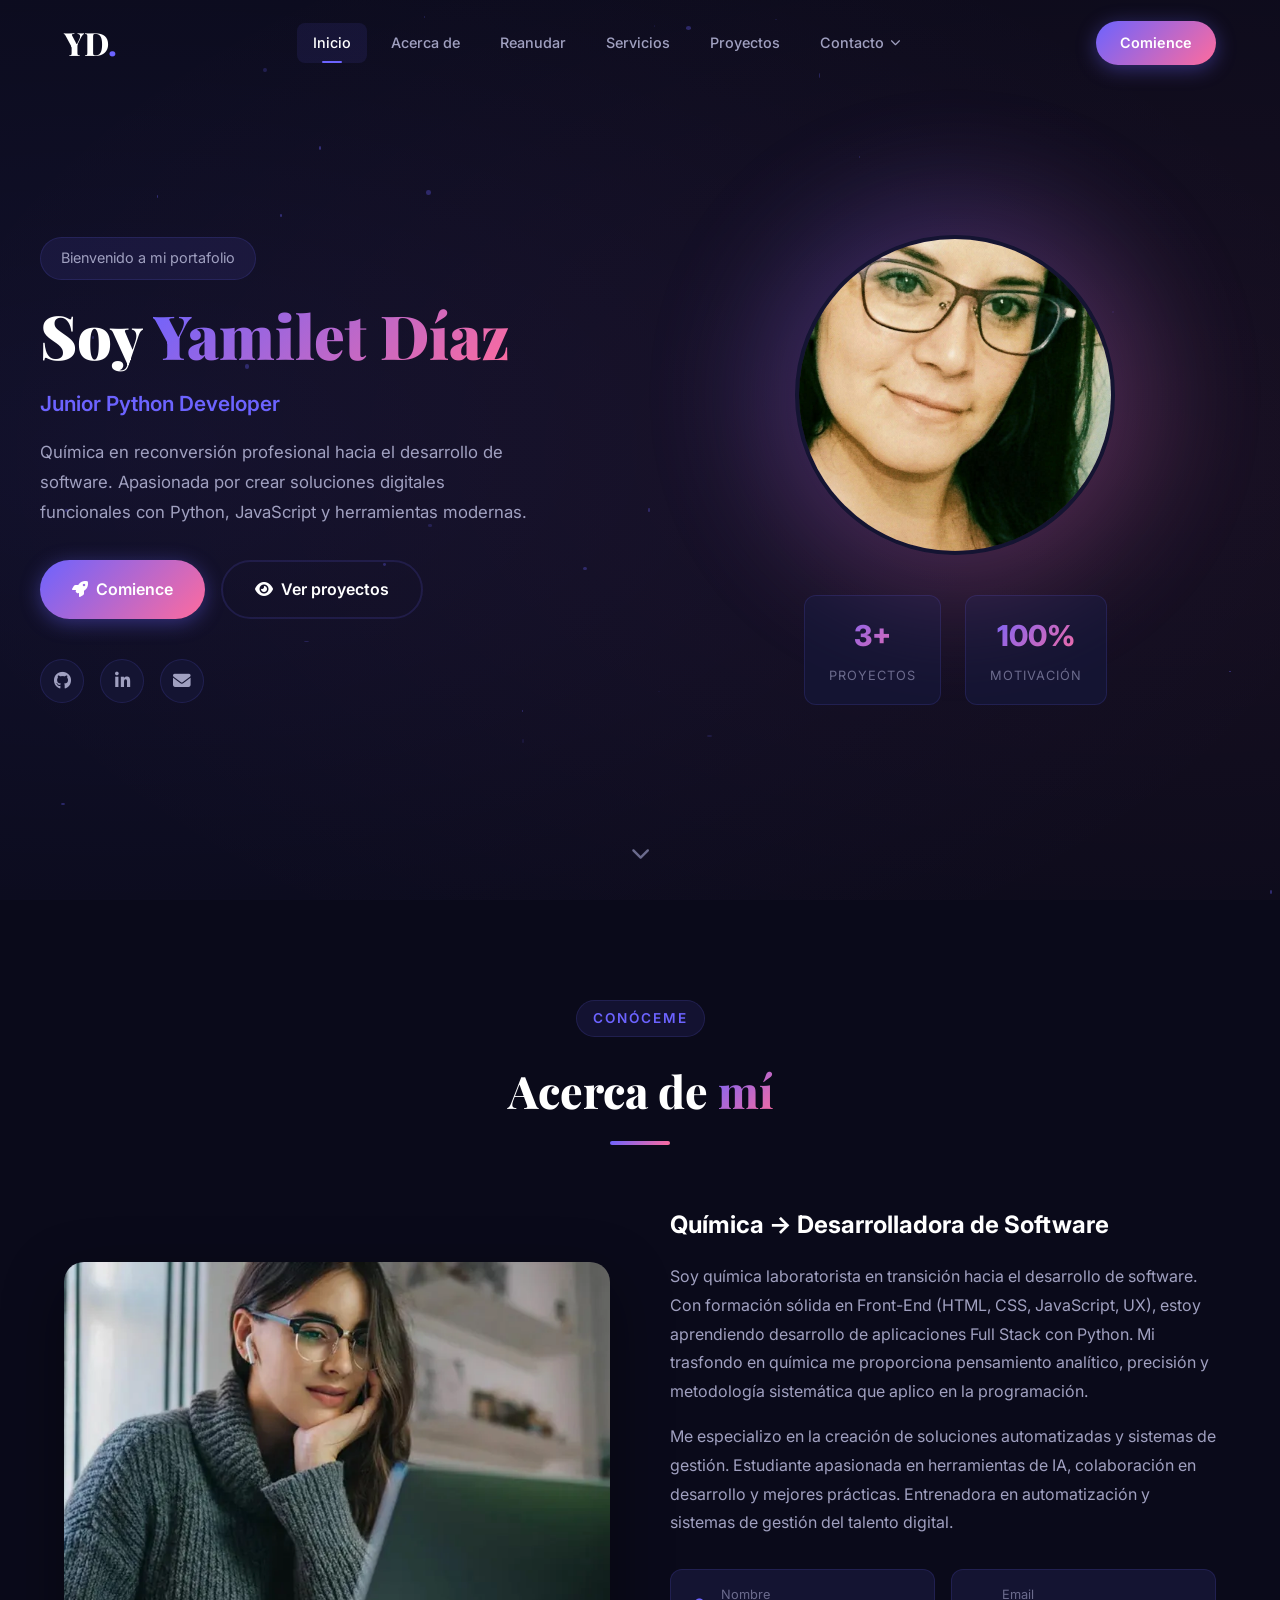
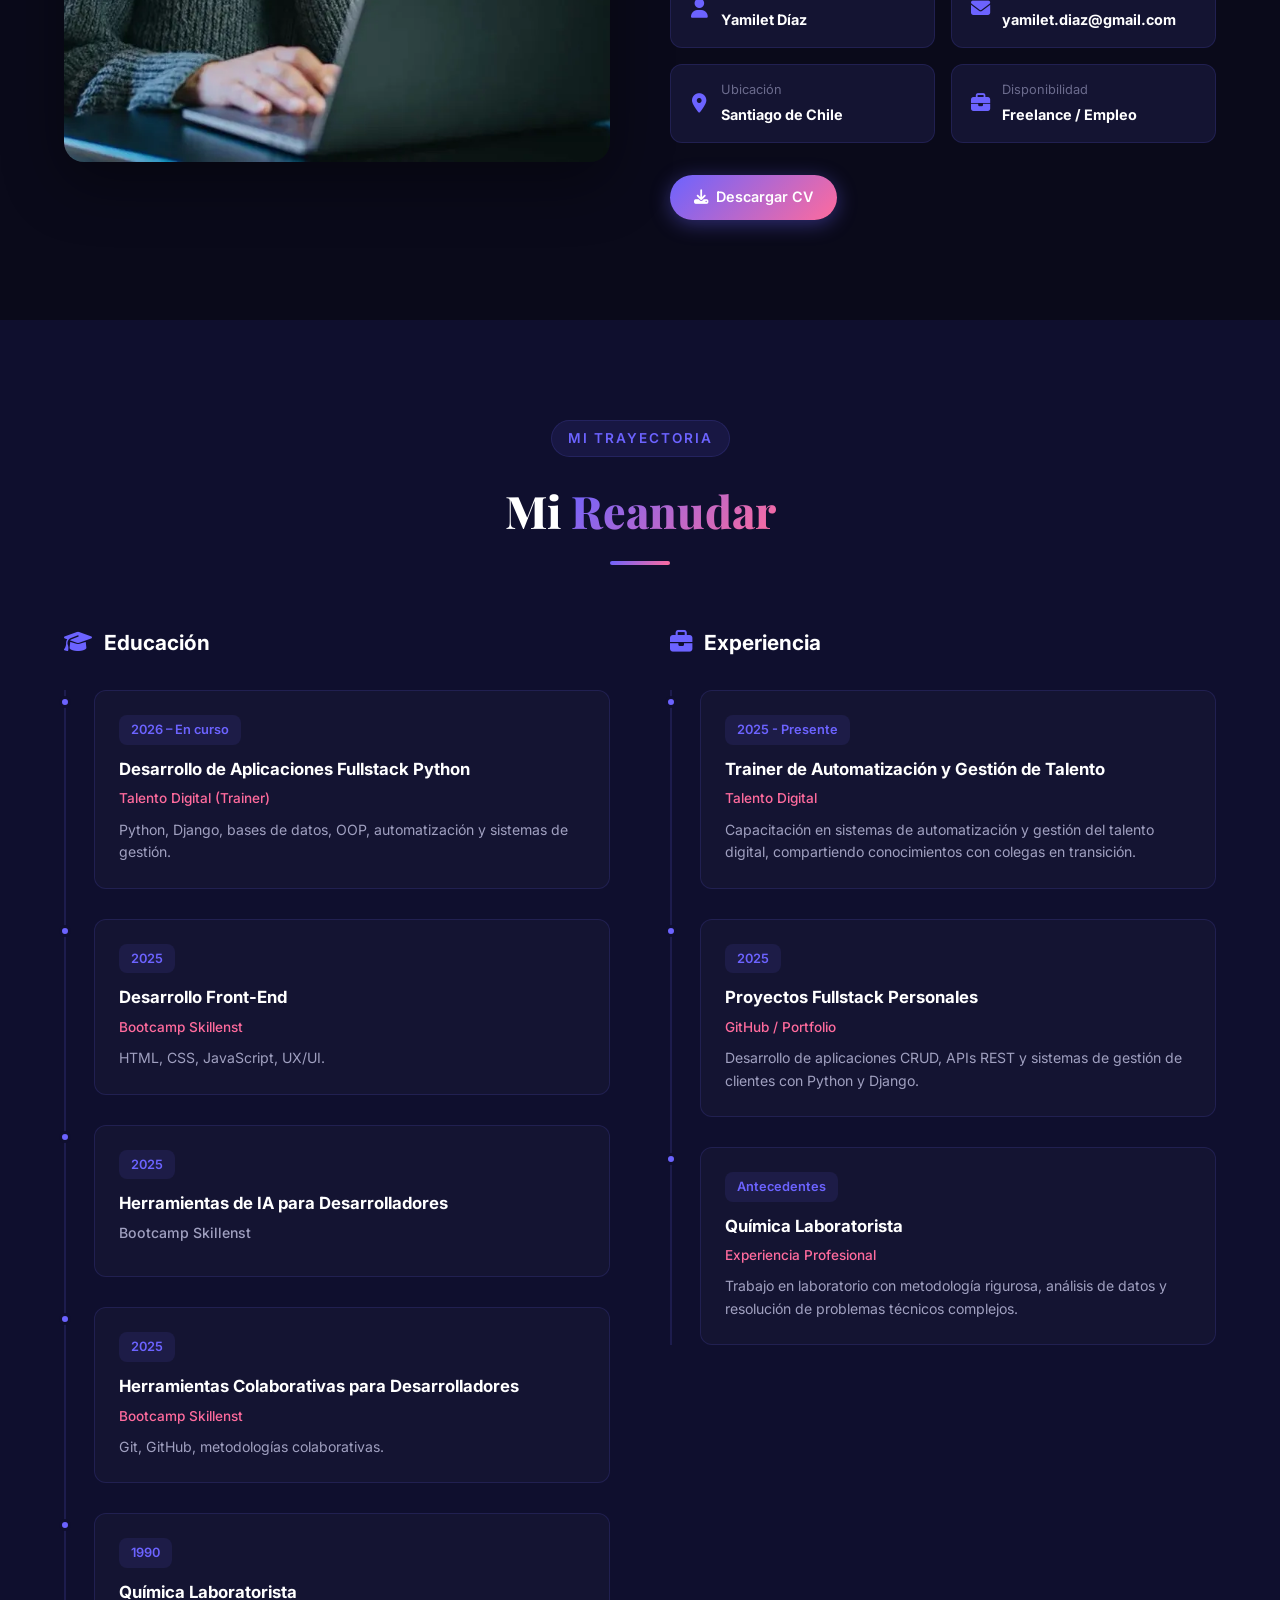
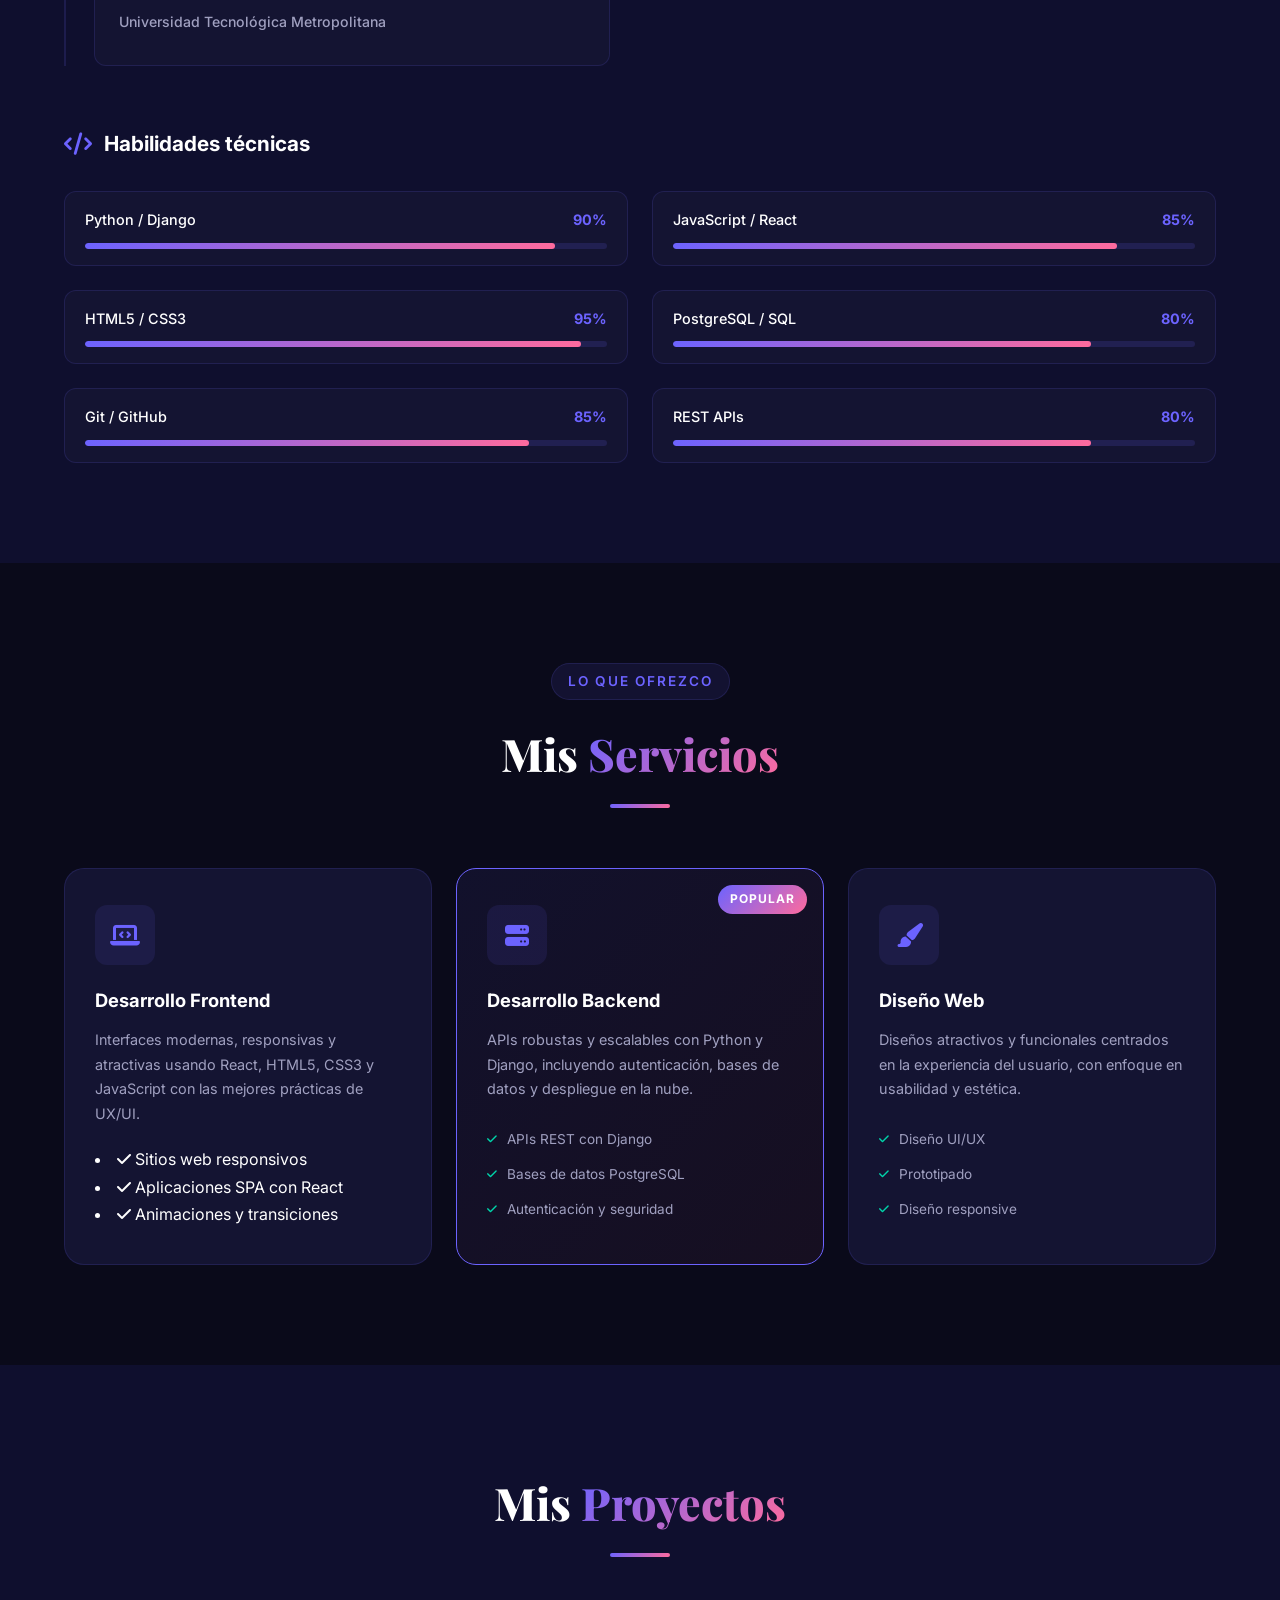
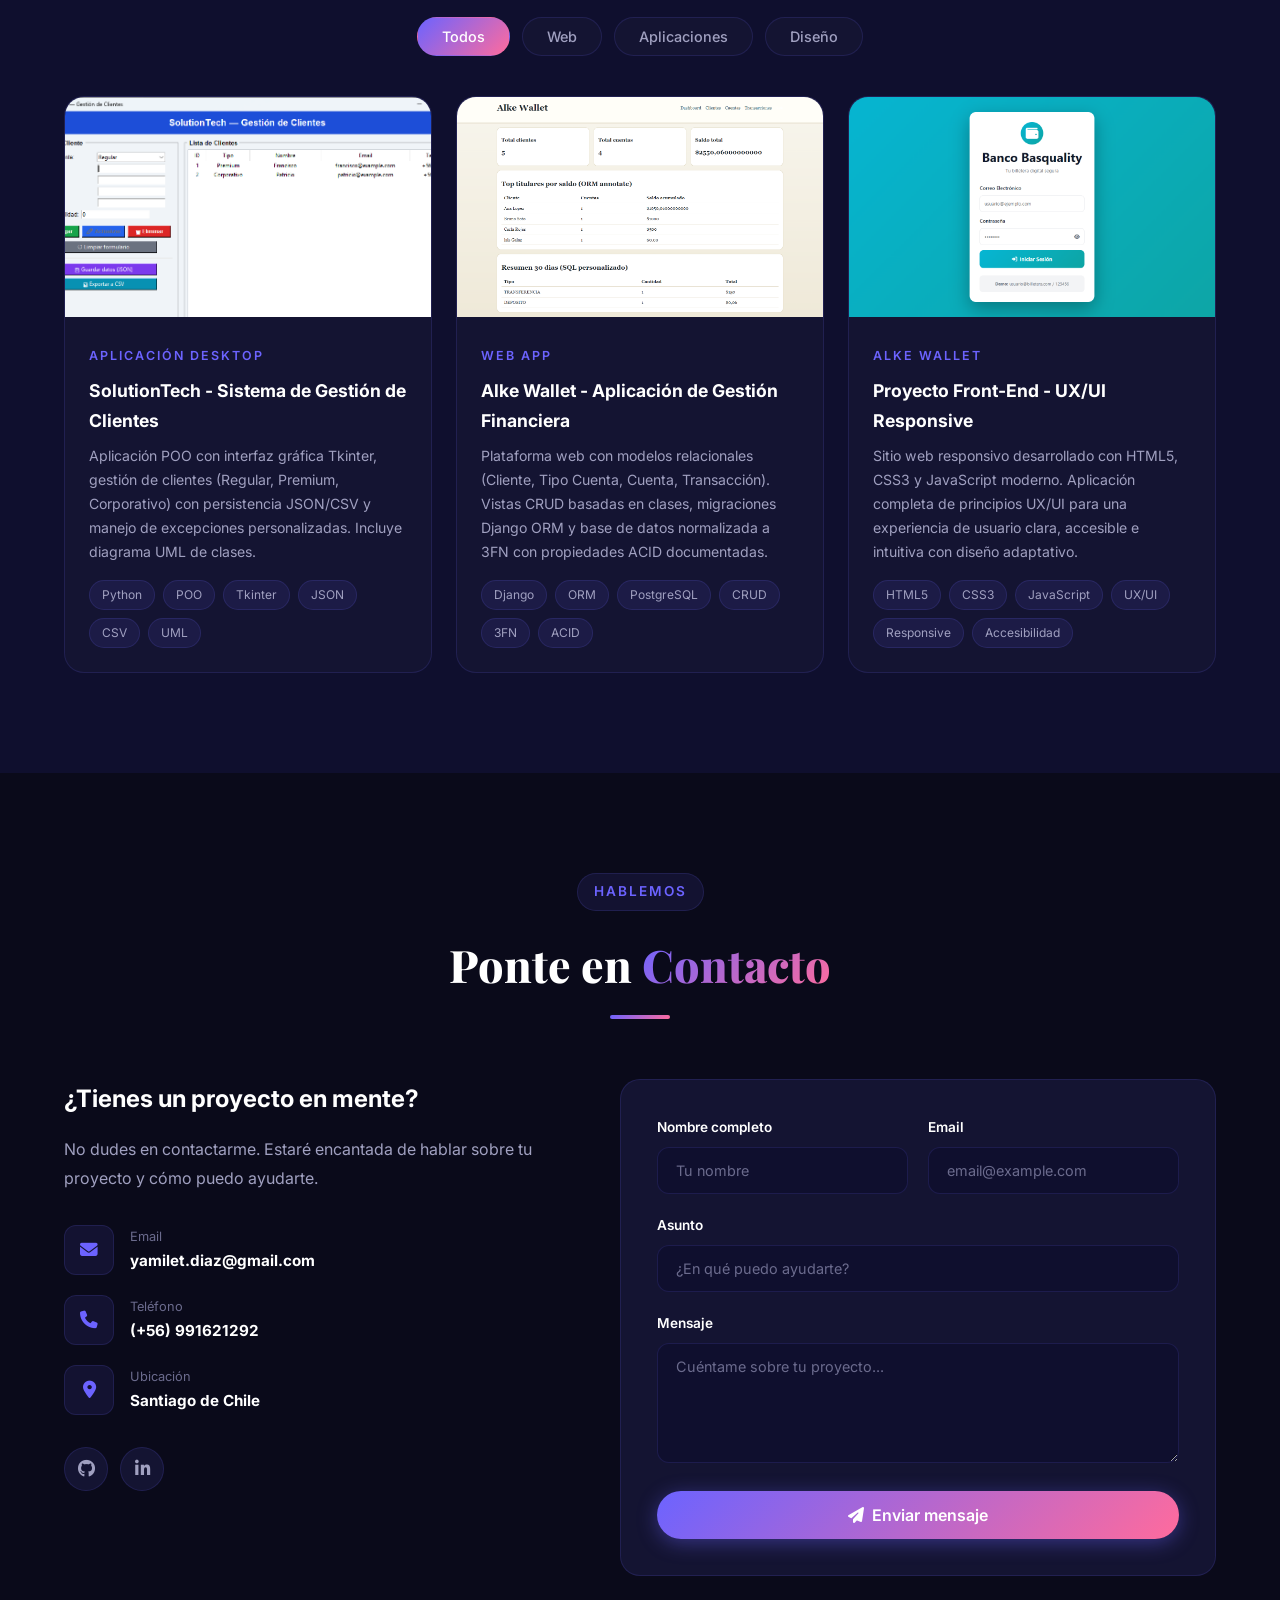
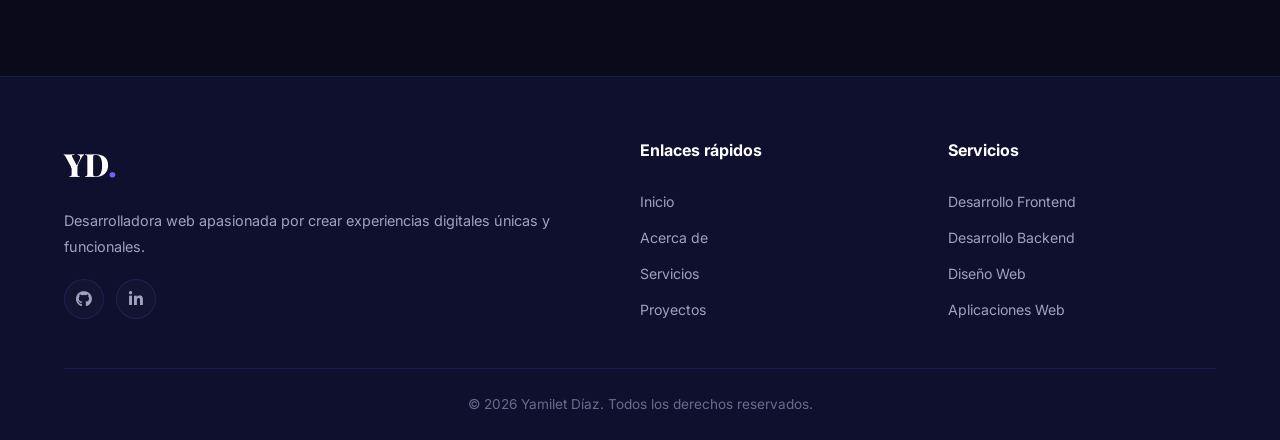
==== commit 9519e0c9: "Configura despliegue en GitHub Pages" ====
--- a/index.html
+++ b/index.html
@@ -3,7 +3,7 @@
 <head>
   <meta charset="UTF-8">
   <meta name="viewport" content="width=device-width, initial-scale=1.0">
-  <title>Yamilet Díaz | Portafolio Premium</title>
+  <title>Yamilet Díaz | Portafolio</title>
   <link rel="stylesheet" href="assets/css/style.css">
   <link rel="stylesheet" href="https://cdnjs.cloudflare.com/ajax/libs/font-awesome/6.5.0/css/all.min.css">
   <link href="https://fonts.googleapis.com/css2?family=Inter:wght@300;400;500;600;700;800;900&family=Playfair+Display:wght@700;800;900&display=swap" rel="stylesheet">
@@ -18,20 +18,20 @@
   <!-- NAVBAR -->
   <header class="navbar" id="navbar">
     <div class="nav-container">
-      <a href="#home" class="logo">Y<span>.</span></a>
+      <a href="#home" class="logo">YD<span>.</span></a>
       <nav class="nav-menu" id="navMenu">
         <a href="#home" class="nav-link active">Inicio</a>
         <a href="#about" class="nav-link">Acerca de</a>
         <a href="#resume" class="nav-link">Reanudar</a>
         <a href="#services" class="nav-link">Servicios</a>
-        <a href="#portfolio" class="nav-link">Cartera</a>
+        <a href="#portfolio" class="nav-link">Proyectos</a>
         <div class="nav-dropdown">
           <a href="#contact" class="nav-link dropdown-toggle">Contacto <i class="fas fa-chevron-down"></i></a>
           <div class="dropdown-menu">
             <a href="#contact"><i class="fas fa-envelope"></i> Enviar mensaje</a>
-            <a href="https://linkedin.com" target="_blank" rel="noopener noreferrer"><i class="fab fa-linkedin"></i> LinkedIn</a>
+            <a href="https://linkedin.com" target="_blank" rel="noopener noreferrer"><i class="fab fa-linkedin"></i>LinkedIn</a>
             <a href="https://github.com" target="_blank" rel="noopener noreferrer"><i class="fab fa-github"></i> GitHub</a>
-            <a href="mailto:tuemail@email.com"><i class="fas fa-at"></i> Email directo</a>
+            <a href="mailto:yamilet.diaz@gmail.com"><i class="fas fa-at"></i> Email directo</a>
           </div>
         </div>
       </nav>
@@ -47,22 +47,19 @@
     <div class="hero-particles" id="particles"></div>
     <div class="hero-content">
       <div class="hero-text">
-        <span class="hero-badge">👋 Bienvenido a mi portafolio</span>
+        <span class="hero-badge">Bienvenido a mi portafolio</span>
         <h1 class="hero-title">
           Soy <span class="gradient-text">Yamilet Díaz</span>
         </h1>
         <p class="hero-subtitle typewriter" id="typewriter"></p>
         <p class="hero-description">
-          Desarrolladora junior con pasión por crear aplicaciones web modernas,
-          funcionales y escalables usando Python, Django, JavaScript y React.
+          Química en reconversión profesional hacia el desarrollo de software.
+          Apasionada por crear soluciones digitales funcionales con Python, JavaScript y herramientas modernas.
         </p>
         <div class="hero-buttons">
           <a href="#contact" class="btn btn-primary btn-lg">
             <i class="fas fa-rocket"></i> Comience
           </a>
-          <a href="assets/cv/Yamilet_Diaz_CV.pdf" download class="btn btn-outline btn-lg">
-            <i class="fas fa-download"></i> Descargar CV
-          </a>
           <a href="#portfolio" class="btn btn-outline btn-lg">
             <i class="fas fa-eye"></i> Ver proyectos
           </a>
@@ -70,24 +67,19 @@
         <div class="hero-social">
           <a href="https://github.com" target="_blank" rel="noopener noreferrer" aria-label="GitHub"><i class="fab fa-github"></i></a>
           <a href="https://linkedin.com" target="_blank" rel="noopener noreferrer" aria-label="LinkedIn"><i class="fab fa-linkedin-in"></i></a>
-          <a href="https://twitter.com" target="_blank" rel="noopener noreferrer" aria-label="Twitter"><i class="fab fa-twitter"></i></a>
-          <a href="mailto:tuemail@email.com" aria-label="Email"><i class="fas fa-envelope"></i></a>
+          <a href="mailto:yamilet.diaz@gmail.com" aria-label="Email"><i class="fas fa-envelope"></i></a>
         </div>
       </div>
       <div class="hero-image">
         <div class="hero-image-wrapper">
           <div class="hero-image-glow"></div>
-          <img src="https://i.pravatar.cc/400" alt="Yamilet Díaz" class="avatar-img">
-          <div class="hero-image-ring"></div>
+          <img src="assets/images/foto-yamilet.jpg" alt="Yamilet Díaz" class="avatar-img">
+          <div class="-image-ring"></div>
         </div>
         <div class="hero-stats">
-          <div class="stat-card" data-count="5">
+          <div class="stat-card" data-count="3">
             <h3 class="stat-number">0+</h3>
             <span>Proyectos</span>
-          </div>
-          <div class="stat-card" data-count="1">
-            <h3 class="stat-number">0+</h3>
-            <span>Años exp.</span>
           </div>
           <div class="stat-card" data-count="100">
             <h3 class="stat-number">0%</h3>
@@ -112,23 +104,19 @@
       <div class="about-grid">
         <div class="about-image" data-animate>
           <div class="about-image-card">
-            <img src="https://i.pravatar.cc/500" alt="Yamilet Díaz">
-            <div class="about-experience-badge">
-              <h3>1+</h3>
-              <span>Año de<br>experiencia</span>
-            </div>
+            <img src="assets/images/laptops_trabajo.webp" alt="Yamilet Díaz">
           </div>
         </div>
         <div class="about-content" data-animate>
-          <h3>Desarrolladora Web Full Stack Junior</h3>
+          <h3>Química → Desarrolladora de Software</h3>
           <p>
-            Soy una desarrolladora apasionada por la tecnología con enfoque en el desarrollo web.
-            Mi experiencia abarca tanto el frontend como el backend, utilizando tecnologías modernas
-            para crear soluciones digitales efectivas.
+            Soy química laboratorista en transición hacia el desarrollo de software. Con formación sólida en Front-End (HTML, CSS, JavaScript, UX),
+            estoy aprendiendo desarrollo de aplicaciones Full Stack con Python. Mi trasfondo en química me proporciona pensamiento analítico,
+            precisión y metodología sistemática que aplico en la programación.
           </p>
           <p>
-            Me especializo en Python con Django para el backend y JavaScript con React para el frontend.
-            Siempre estoy aprendiendo nuevas tecnologías y mejores prácticas para entregar código limpio y eficiente.
+            Me especializo en la creación de soluciones automatizadas y sistemas de gestión. Estudiante apasionada en herramientas de IA,
+            colaboración en desarrollo y mejores prácticas. Entrenadora en automatización y sistemas de gestión del talento digital.
           </p>
           <div class="about-info-grid">
             <div class="about-info-item">
@@ -142,14 +130,14 @@
               <i class="fas fa-envelope"></i>
               <div>
                 <span>Email</span>
-                <strong>tuemail@email.com</strong>
+                <strong>yamilet.diaz@gmail.com</strong>
               </div>
             </div>
             <div class="about-info-item">
               <i class="fas fa-map-marker-alt"></i>
               <div>
                 <span>Ubicación</span>
-                <strong>República Dominicana</strong>
+                <strong>Santiago de Chile</strong>
               </div>
             </div>
             <div class="about-info-item">
@@ -160,7 +148,7 @@
               </div>
             </div>
           </div>
-          <a href="assets/cv/Yamilet_Diaz_CV.pdf" download class="btn btn-primary"><i class="fas fa-download"></i> Descargar CV</a>
+          <a href="assets/cv/CV_Desarrolladora_Junior .pdf" download class="btn btn-primary"><i class="fas fa-download"></i> Descargar CV</a>
         </div>
       </div>
     </div>
@@ -182,33 +170,48 @@
             <div class="timeline-item">
               <div class="timeline-dot"></div>
               <div class="timeline-content">
-                <span class="timeline-date">2024 - Presente</span>
-                <h4>Ingeniería en Software</h4>
-                <p class="timeline-place">Universidad Tecnológica</p>
-                <p>Formación integral en desarrollo de software, algoritmos, bases de datos y arquitectura de sistemas.</p>
+                <span class="timeline-date">2026 – En curso</span>
+                <h4>Desarrollo de Aplicaciones Fullstack Python</h4>
+                <p class="timeline-place">Talento Digital (Trainer)</p>
+                <p>Python, Django, bases de datos, OOP, automatización y sistemas de gestión.</p>
               </div>
             </div>
             <div class="timeline-item">
               <div class="timeline-dot"></div>
               <div class="timeline-content">
                 <span class="timeline-date">2025</span>
-                <h4>Bootcamp Full Stack Python</h4>
-                <p class="timeline-place">Academia Digital</p>
-                <p>Desarrollo web completo con Python, Django, JavaScript, React y PostgreSQL.</p>
+                <h4>Desarrollo Front-End</h4>
+                <p class="timeline-place">Bootcamp Skillenst</p>
+                <p>HTML, CSS, JavaScript, UX/UI.</p>
               </div>
             </div>
             <div class="timeline-item">
               <div class="timeline-dot"></div>
               <div class="timeline-content">
                 <span class="timeline-date">2025</span>
-                <h4>Certificación Frontend</h4>
-                <p class="timeline-place">Platzi / Udemy</p>
-                <p>HTML5, CSS3, JavaScript moderno, React y diseño responsivo.</p>
-              </div>
-            </div>
-          </div>
-        </div>
-        <!-- Experiencia -->
+                <h4>Herramientas de IA para Desarrolladores</h4>
+                <p class="timeline-place">Bootcamp Skillenst</p>
+              </div>
+            </div>
+            <div class="timeline-item">
+              <div class="timeline-dot"></div>
+              <div class="timeline-content">
+                <span class="timeline-date">2025</span>
+                <h4>Herramientas Colaborativas para Desarrolladores</h4>
+                <p class="timeline-place">Bootcamp Skillenst</p>
+                <p>Git, GitHub, metodologías colaborativas.</p>
+              </div>
+            </div>
+            <div class="timeline-item">
+              <div class="timeline-dot"></div>
+              <div class="timeline-content">
+                <span class="timeline-date">1990</span>
+                <h4>Química Laboratorista</h4>
+                <p class="timeline-place">Universidad Tecnológica Metropolitana</p>
+              </div>
+            </div>
+          </div>
+        </div>
         <div class="resume-column" data-animate>
           <h3 class="resume-column-title"><i class="fas fa-briefcase"></i> Experiencia</h3>
           <div class="timeline">
@@ -216,34 +219,34 @@
               <div class="timeline-dot"></div>
               <div class="timeline-content">
                 <span class="timeline-date">2025 - Presente</span>
-                <h4>Desarrolladora Web Freelance</h4>
-                <p class="timeline-place">Independiente</p>
-                <p>Creación de sitios web y aplicaciones para clientes usando Django y React.</p>
+                <h4>Trainer de Automatización y Gestión de Talento</h4>
+                <p class="timeline-place">Talento Digital</p>
+                <p>Capacitación en sistemas de automatización y gestión del talento digital, compartiendo conocimientos con colegas en transición.</p>
               </div>
             </div>
             <div class="timeline-item">
               <div class="timeline-dot"></div>
               <div class="timeline-content">
                 <span class="timeline-date">2025</span>
-                <h4>Proyectos Personales</h4>
-                <p class="timeline-place">GitHub</p>
-                <p>Desarrollo de aplicaciones CRUD, APIs REST y sistemas de gestión.</p>
-              </div>
-            </div>
-            <div class="timeline-item">
-              <div class="timeline-dot"></div>
-              <div class="timeline-content">
-                <span class="timeline-date">2024</span>
-                <h4>Pasantía en Desarrollo</h4>
-                <p class="timeline-place">Empresa Tech</p>
-                <p>Colaboración en proyectos internos con Python y bases de datos relacionales.</p>
+                <h4>Proyectos Fullstack Personales</h4>
+                <p class="timeline-place">GitHub / Portfolio</p>
+                <p>Desarrollo de aplicaciones CRUD, APIs REST y sistemas de gestión de clientes con Python y Django.</p>
+              </div>
+            </div>
+            <div class="timeline-item">
+              <div class="timeline-dot"></div>
+              <div class="timeline-content">
+                <span class="timeline-date">Antecedentes</span>
+                <h4>Química Laboratorista</h4>
+                <p class="timeline-place">Experiencia Profesional</p>
+                <p>Trabajo en laboratorio con metodología rigurosa, análisis de datos y resolución de problemas técnicos complejos.</p>
               </div>
             </div>
           </div>
         </div>
       </div>
       <!-- Skills -->
-      <div class="skills-section" data-animate>
+      <di class="skills-section" data-animate>
         <h3 class="resume-column-title"><i class="fas fa-code"></i> Habilidades técnicas</h3>
         <div class="skills-grid">
           <div class="skill-item">
@@ -288,8 +291,6 @@
             </div>
             <div class="skill-bar"><div class="skill-progress" data-width="80"></div></div>
           </div>
-        </div>
-      </div>
     </div>
   </section>
 
@@ -306,11 +307,10 @@
           <div class="service-icon"><i class="fas fa-laptop-code"></i></div>
           <h3>Desarrollo Frontend</h3>
           <p>Interfaces modernas, responsivas y atractivas usando React, HTML5, CSS3 y JavaScript con las mejores prácticas de UX/UI.</p>
-          <ul class="service-features">
+          <class="service-features">
             <li><i class="fas fa-check"></i> Sitios web responsivos</li>
             <li><i class="fas fa-check"></i> Aplicaciones SPA con React</li>
             <li><i class="fas fa-check"></i> Animaciones y transiciones</li>
-          </ul>
         </div>
         <div class="service-card featured" data-animate>
           <div class="service-badge">Popular</div>
@@ -333,46 +333,14 @@
             <li><i class="fas fa-check"></i> Diseño responsive</li>
           </ul>
         </div>
-        <div class="service-card" data-animate>
-          <div class="service-icon"><i class="fas fa-database"></i></div>
-          <h3>Bases de Datos</h3>
-          <p>Diseño e implementación de bases de datos eficientes, optimizadas y seguras para tus aplicaciones.</p>
-          <ul class="service-features">
-            <li><i class="fas fa-check"></i> Modelado de datos</li>
-            <li><i class="fas fa-check"></i> Optimización de consultas</li>
-            <li><i class="fas fa-check"></i> Migraciones y backups</li>
-          </ul>
-        </div>
-        <div class="service-card" data-animate>
-          <div class="service-icon"><i class="fas fa-cloud-upload-alt"></i></div>
-          <h3>Despliegue</h3>
-          <p>Configuración y despliegue de aplicaciones en servicios cloud como Render, Vercel y Railway.</p>
-          <ul class="service-features">
-            <li><i class="fas fa-check"></i> Deploy en Render/Vercel</li>
-            <li><i class="fas fa-check"></i> Configuración de dominios</li>
-            <li><i class="fas fa-check"></i> CI/CD básico</li>
-          </ul>
-        </div>
-        <div class="service-card" data-animate>
-          <div class="service-icon"><i class="fas fa-mobile-alt"></i></div>
-          <h3>Aplicaciones Web</h3>
-          <p>Desarrollo de aplicaciones web completas full stack con funcionalidad real y código limpio.</p>
-          <ul class="service-features">
-            <li><i class="fas fa-check"></i> CRUD completo</li>
-            <li><i class="fas fa-check"></i> Panel de administración</li>
-            <li><i class="fas fa-check"></i> Integración de APIs</li>
-          </ul>
-        </div>
-      </div>
     </div>
   </section>
 
-  <!-- CARTERA / PORTFOLIO -->
+  <!-- PORTFOLIO -->
   <section class="section portfolio" id="portfolio">
     <div class="container">
       <div class="section-header" data-animate>
-        <span class="section-tag">Mi trabajo</span>
-        <h2 class="section-title">Mi <span class="gradient-text">Cartera</span></h2>
+        <h2 class="section-title">Mis <span class="gradient-text">Proyectos</span></h2>
         <div class="section-line"></div>
       </div>
       <div class="portfolio-filters" data-animate>
@@ -382,120 +350,42 @@
         <button class="filter-btn" data-filter="design">Diseño</button>
       </div>
       <div class="portfolio-grid">
+        <div class="portfolio-card" data-category="app" data-animate>
+          <div class="portfolio-image">
+            <img src="assets/images/soluctech.png" alt="SolutionTech">
+          </div>
+          <div class="portfolio-info">
+            <span class="portfolio-category">Aplicación Desktop</span>
+            <h3>SolutionTech - Sistema de Gestión de Clientes</h3>
+            <p>Aplicación POO con interfaz gráfica Tkinter, gestión de clientes (Regular, Premium, Corporativo) con persistencia JSON/CSV y manejo de excepciones personalizadas. Incluye diagrama UML de clases.</p>
+            <div class="portfolio-tech">
+              <span>Python</span><span>POO</span><span>Tkinter</span><span>JSON</span><span>CSV</span><span>UML</span>
+            </div>
+          </div>
+        </div>
         <div class="portfolio-card" data-category="web" data-animate>
           <div class="portfolio-image">
-            <img src="https://images.unsplash.com/photo-1460925895917-afdab827c52f?w=600&h=400&fit=crop" alt="Sistema de Gestión">
-            <div class="portfolio-overlay">
-              <div class="portfolio-actions">
-                <a href="#" class="portfolio-btn" aria-label="Ver proyecto"><i class="fas fa-eye"></i></a>
-                <a href="#" class="portfolio-btn" aria-label="Ver código"><i class="fas fa-code"></i></a>
-              </div>
-            </div>
+            <img src="assets/images/alke.finaciero1.png" alt="Alke Wallet">
           </div>
           <div class="portfolio-info">
             <span class="portfolio-category">Web App</span>
-            <h3>Sistema de Gestión</h3>
-            <p>CRUD completo con Django + autenticación de usuarios</p>
+            <h3>Alke Wallet - Aplicación de Gestión Financiera</h3>
+            <p>Plataforma web con modelos relacionales (Cliente, Tipo Cuenta, Cuenta, Transacción). Vistas CRUD basadas en clases, migraciones Django ORM y base de datos normalizada a 3FN con propiedades ACID documentadas.</p>
             <div class="portfolio-tech">
-              <span>Python</span><span>Django</span><span>PostgreSQL</span>
-            </div>
-          </div>
-        </div>
-        <div class="portfolio-card" data-category="app" data-animate>
-          <div class="portfolio-image">
-            <img src="https://images.unsplash.com/photo-1611532736597-de2d4265fba3?w=600&h=400&fit=crop" alt="App de Tareas">
-            <div class="portfolio-overlay">
-              <div class="portfolio-actions">
-                <a href="#" class="portfolio-btn" aria-label="Ver proyecto"><i class="fas fa-eye"></i></a>
-                <a href="#" class="portfolio-btn" aria-label="Ver código"><i class="fas fa-code"></i></a>
-              </div>
-            </div>
-          </div>
-          <div class="portfolio-info">
-            <span class="portfolio-category">Aplicación</span>
-            <h3>App de Tareas</h3>
-            <p>API REST con React frontend interactivo</p>
-            <div class="portfolio-tech">
-              <span>React</span><span>Django REST</span><span>API</span>
+              <span>Django</span><span>ORM</span><span>PostgreSQL</span><span>CRUD</span><span>3FN</span><span>ACID</span>
             </div>
           </div>
         </div>
         <div class="portfolio-card" data-category="design" data-animate>
           <div class="portfolio-image">
-            <img src="https://images.unsplash.com/photo-1547658719-da2b51169166?w=600&h=400&fit=crop" alt="Landing Page">
-            <div class="portfolio-overlay">
-              <div class="portfolio-actions">
-                <a href="#" class="portfolio-btn" aria-label="Ver proyecto"><i class="fas fa-eye"></i></a>
-                <a href="#" class="portfolio-btn" aria-label="Ver código"><i class="fas fa-code"></i></a>
-              </div>
-            </div>
+            <img src="assets/images/AlkeWallet_html.png" alt="Proyecto Front-End">
           </div>
           <div class="portfolio-info">
-            <span class="portfolio-category">Diseño</span>
-            <h3>Landing Page Premium</h3>
-            <p>Diseño moderno y responsive con animaciones CSS</p>
+            <span class="portfolio-category">Alke Wallet</span>
+            <h3>Proyecto Front-End - UX/UI Responsive</h3>
+            <p>Sitio web responsivo desarrollado con HTML5, CSS3 y JavaScript moderno. Aplicación completa de principios UX/UI para una experiencia de usuario clara, accesible e intuitiva con diseño adaptativo.</p>
             <div class="portfolio-tech">
-              <span>HTML5</span><span>CSS3</span><span>JavaScript</span>
-            </div>
-          </div>
-        </div>
-        <div class="portfolio-card" data-category="web" data-animate>
-          <div class="portfolio-image">
-            <img src="https://images.unsplash.com/photo-1555066931-4365d14bab8c?w=600&h=400&fit=crop" alt="E-commerce">
-            <div class="portfolio-overlay">
-              <div class="portfolio-actions">
-                <a href="#" class="portfolio-btn" aria-label="Ver proyecto"><i class="fas fa-eye"></i></a>
-                <a href="#" class="portfolio-btn" aria-label="Ver código"><i class="fas fa-code"></i></a>
-              </div>
-            </div>
-          </div>
-          <div class="portfolio-info">
-            <span class="portfolio-category">Web App</span>
-            <h3>E-commerce</h3>
-            <p>Tienda online con carrito de compras y pagos</p>
-            <div class="portfolio-tech">
-              <span>Django</span><span>React</span><span>Stripe</span>
-            </div>
-          </div>
-        </div>
-        <div class="portfolio-card" data-category="app" data-animate>
-          <div class="portfolio-image">
-            <img src="https://images.unsplash.com/photo-1551288049-bebda4e38f71?w=600&h=400&fit=crop" alt="Dashboard Analytics">
-            <div class="portfolio-overlay">
-              <div class="portfolio-actions">
-                <a href="#" class="portfolio-btn" aria-label="Ver proyecto"><i class="fas fa-eye"></i></a>
-                <a href="#" class="portfolio-btn" aria-label="Ver código"><i class="fas fa-code"></i></a>
-              </div>
-            </div>
-          </div>
-          <div class="portfolio-info">
-            <span class="portfolio-category">Aplicación</span>
-            <h3>Dashboard Analytics</h3>
-            <p>Panel de análisis con gráficos interactivos</p>
-            <div class="portfolio-tech">
-              <span>React</span><span>Chart.js</span><span>API</span>
-            </div>
-          </div>
-        </div>
-        <div class="portfolio-card" data-category="design" data-animate>
-          <div class="portfolio-image">
-            <img src="https://images.unsplash.com/photo-1559028012-481c04fa702d?w=600&h=400&fit=crop" alt="Blog Personal">
-            <div class="portfolio-overlay">
-              <div class="portfolio-actions">
-                <a href="#" class="portfolio-btn" aria-label="Ver proyecto"><i class="fas fa-eye"></i></a>
-                <a href="#" class="portfolio-btn" aria-label="Ver código"><i class="fas fa-code"></i></a>
-              </div>
-            </div>
-          </div>
-          <div class="portfolio-info">
-            <span class="portfolio-category">Diseño</span>
-            <h3>Blog Personal</h3>
-            <p>Blog con diseño minimalista y CMS integrado</p>
-            <div class="portfolio-tech">
-              <span>Django</span><span>HTML5</span><span>CSS3</span>
-            </div>
-          </div>
-        </div>
+              <span>HTML5</span><span>CSS3</span><span>JavaScript</span><span>UX/UI</span><span>Responsive</span><span>Accesibilidad</span>
       </div>
     </div>
   </section>
@@ -517,29 +407,27 @@
               <div class="contact-icon"><i class="fas fa-envelope"></i></div>
               <div>
                 <span>Email</span>
-                <strong>tuemail@email.com</strong>
+                <strong>yamilet.diaz@gmail.com</strong>
               </div>
             </div>
             <div class="contact-item">
               <div class="contact-icon"><i class="fas fa-phone"></i></div>
               <div>
                 <span>Teléfono</span>
-                <strong>+1 (809) 000-0000</strong>
+                <strong>(+56) 991621292 </strong>
               </div>
             </div>
             <div class="contact-item">
               <div class="contact-icon"><i class="fas fa-map-marker-alt"></i></div>
               <div>
                 <span>Ubicación</span>
-                <strong>República Dominicana</strong>
+                <strong>Santiago de Chile</strong>
               </div>
             </div>
           </div>
           <div class="contact-social">
             <a href="https://github.com" target="_blank" rel="noopener noreferrer" aria-label="GitHub"><i class="fab fa-github"></i></a>
             <a href="https://linkedin.com" target="_blank" rel="noopener noreferrer" aria-label="LinkedIn"><i class="fab fa-linkedin-in"></i></a>
-            <a href="https://twitter.com" target="_blank" rel="noopener noreferrer" aria-label="Twitter"><i class="fab fa-twitter"></i></a>
-            <a href="https://instagram.com" target="_blank" rel="noopener noreferrer" aria-label="Instagram"><i class="fab fa-instagram"></i></a>
           </div>
         </div>
         <form class="contact-form" id="contactForm" data-animate>
@@ -550,7 +438,7 @@
             </div>
             <div class="form-group">
               <label for="email">Email</label>
-              <input type="email" id="email" name="email" required placeholder="tu@email.com">
+              <input type="email" id="email" name="email" required placeholder="email@example.com">
             </div>
           </div>
           <div class="form-group">
@@ -574,12 +462,11 @@
     <div class="container">
       <div class="footer-grid">
         <div class="footer-about">
-          <a href="#home" class="logo">Y<span>.</span></a>
+          <a href="#home" class="logo">YD<span>.</span></a>
           <p>Desarrolladora web apasionada por crear experiencias digitales únicas y funcionales.</p>
           <div class="footer-social">
-            <a href="https://github.com" target="_blank" rel="noopener noreferrer" aria-label="GitHub"><i class="fab fa-github"></i></a>
-            <a href="https://linkedin.com" target="_blank" rel="noopener noreferrer" aria-label="LinkedIn"><i class="fab fa-linkedin-in"></i></a>
-            <a href="https://twitter.com" target="_blank" rel="noopener noreferrer" aria-label="Twitter"><i class="fab fa-twitter"></i></a>
+            <a href="https://github.com/yamiletdiaz" target="_blank" rel="noopener noreferrer" aria-label="GitHub"><i class="fab fa-github"></i></a>
+            <a href="https://linkedin.com/in/yamilet-diazh" target="_blank" rel="noopener noreferrer" aria-label="LinkedIn"><i class="fab fa-linkedin-in"></i></a>
           </div>
         </div>
         <div class="footer-links">
@@ -587,7 +474,7 @@
           <a href="#home">Inicio</a>
           <a href="#about">Acerca de</a>
           <a href="#services">Servicios</a>
-          <a href="#portfolio">Cartera</a>
+          <a href="#portfolio">Proyectos</a>
         </div>
         <div class="footer-links">
           <h4>Servicios</h4>
--- a/assets/css/style.css
+++ b/assets/css/style.css
@@ -1259,6 +1259,29 @@
   min-height: 120px;
 }
 
+/* Form alerts */
+.form-alert {
+  padding: 14px 20px;
+  border-radius: var(--radius-md);
+  margin-bottom: 20px;
+  font-size: 0.9rem;
+  display: flex;
+  align-items: center;
+  gap: 10px;
+}
+
+.form-alert.success {
+  background: rgba(0, 212, 170, 0.1);
+  border: 1px solid rgba(0, 212, 170, 0.3);
+  color: var(--accent-3);
+}
+
+.form-alert.error {
+  background: rgba(255, 107, 107, 0.1);
+  border: 1px solid rgba(255, 107, 107, 0.3);
+  color: #ff6b6b;
+}
+
 /* ===== FOOTER ===== */
 .footer {
   background: var(--bg-secondary);
@@ -1472,49 +1495,4 @@
   .about-info-grid { grid-template-columns: 1fr; }
   .portfolio-filters { gap: 8px; }
   .filter-btn { padding: 8px 16px; font-size: 0.8rem; }
-}
-  gap: 10px;
-}
-
-.card {
-  background: #1e293b;
-  padding: 15px;
-  border-radius: 10px;
-}
-
-.skills {
-  padding: 40px;
-}
-
-.skill {
-  margin: 20px 0;
-}
-
-.bar {
-  background: #1e293b;
-  height: 10px;
-  border-radius: 10px;
-}
-
-.bar div {
-  background: orange;
-  height: 100%;
-  border-radius: 10px;
-}
-
-.projects {
-  padding: 40px;
-}
-
-.project-card {
-  background: #1e293b;
-  padding: 20px;
-  margin: 10px 0;
-  border-radius: 10px;
-}
-
-footer {
-  text-align: center;
-  padding: 20px;
-  background: #1e293b;
 }
